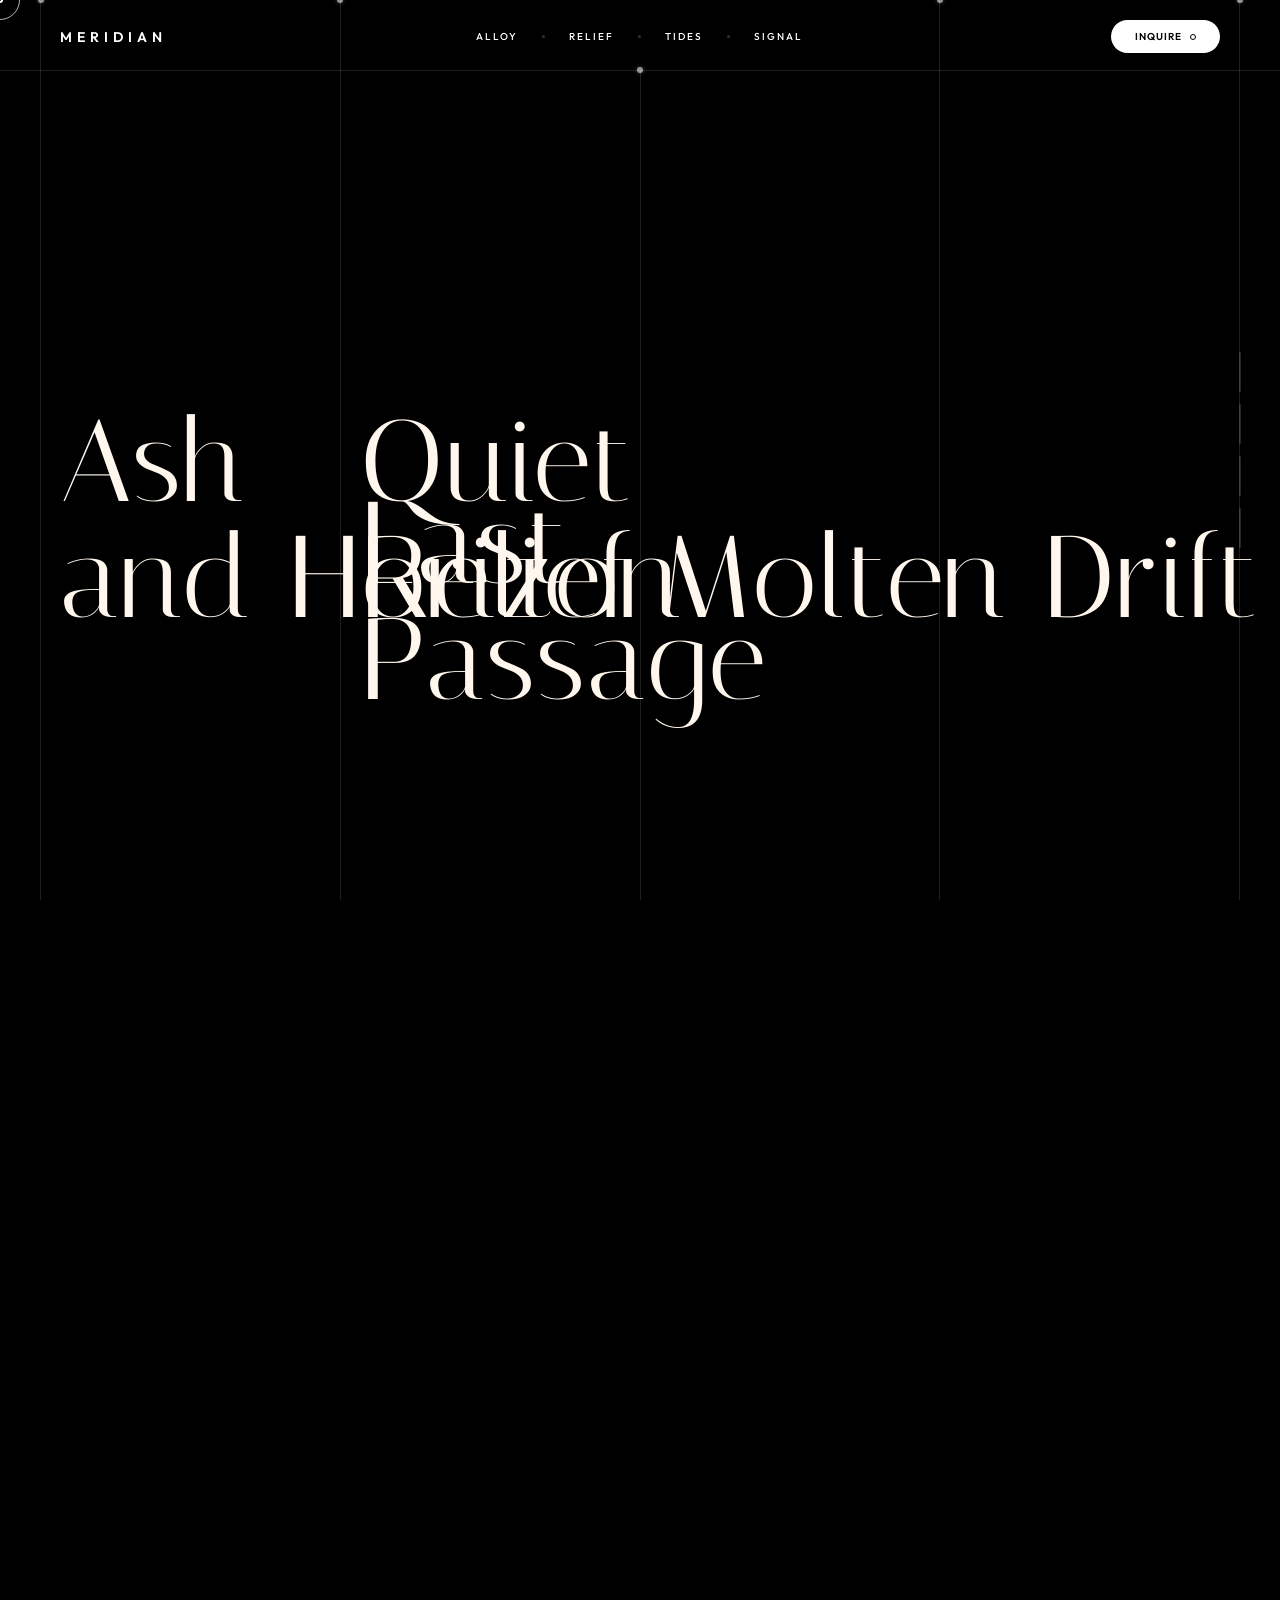
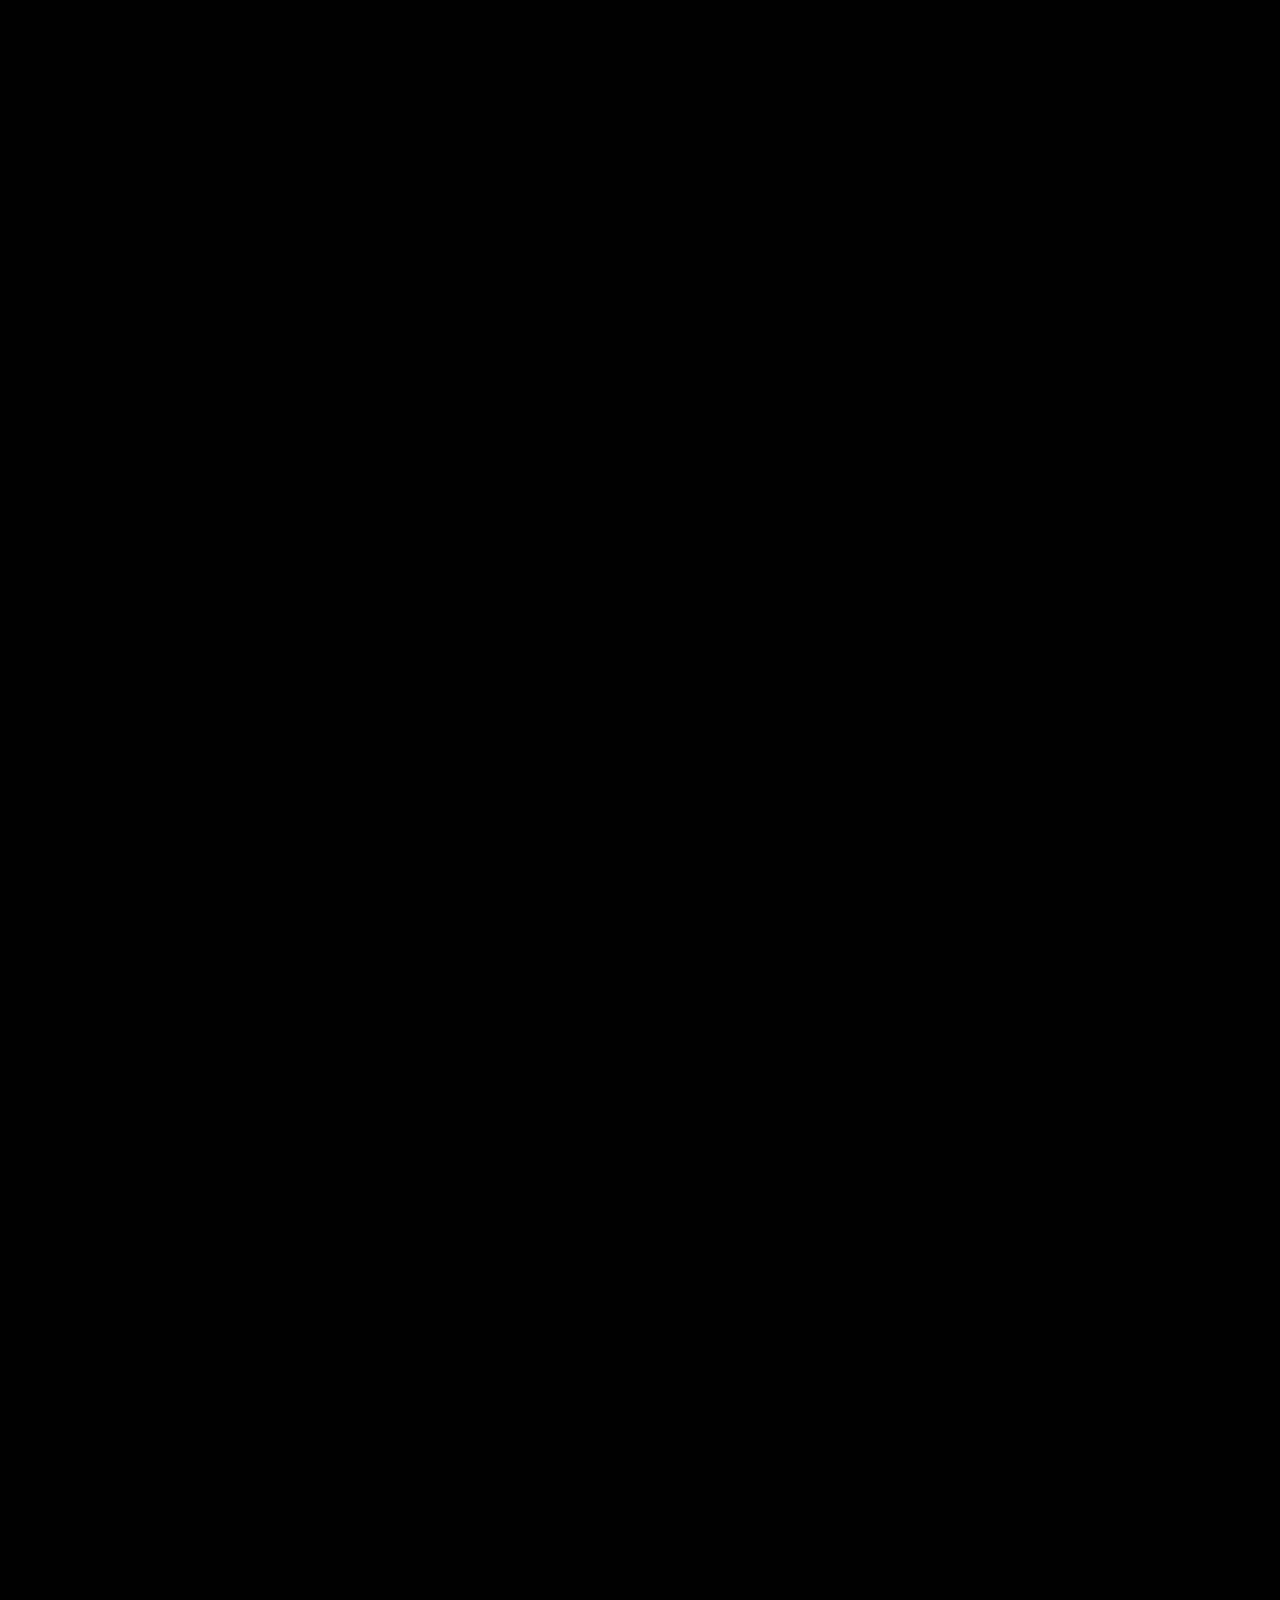
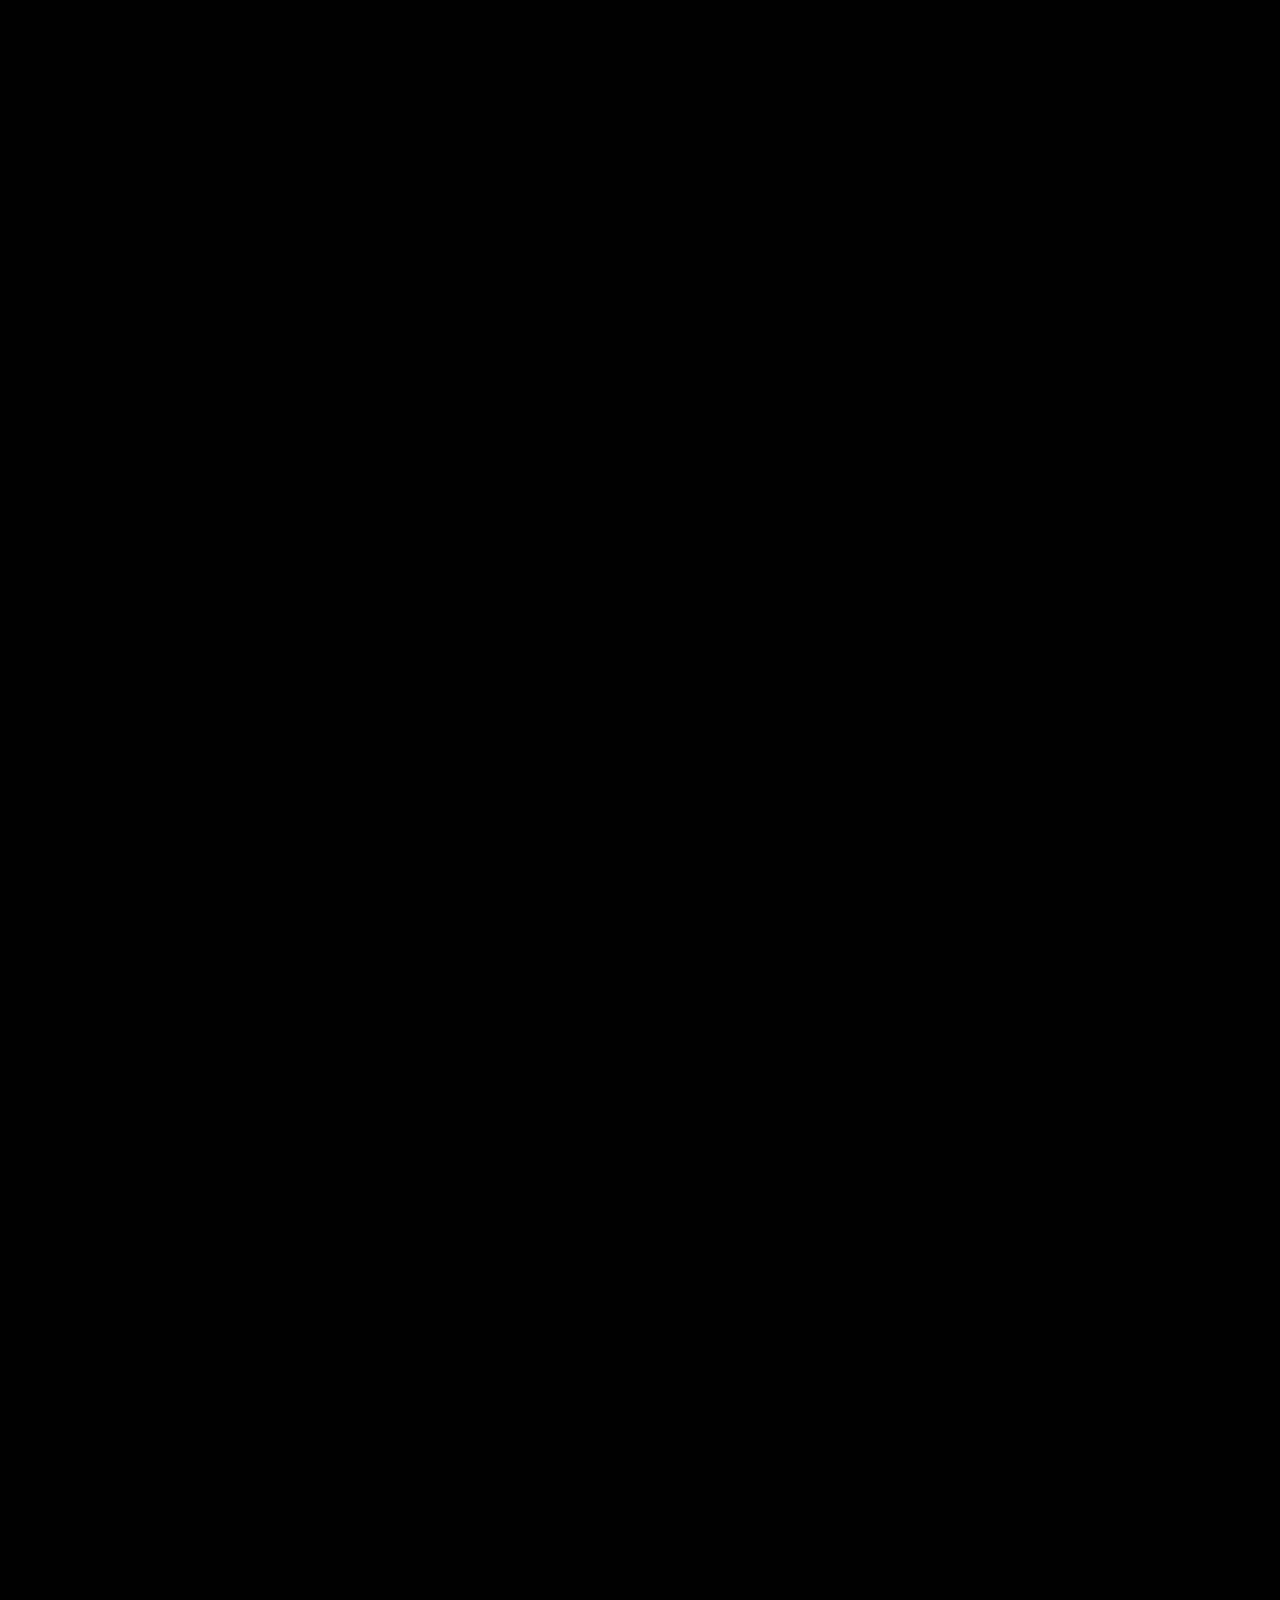
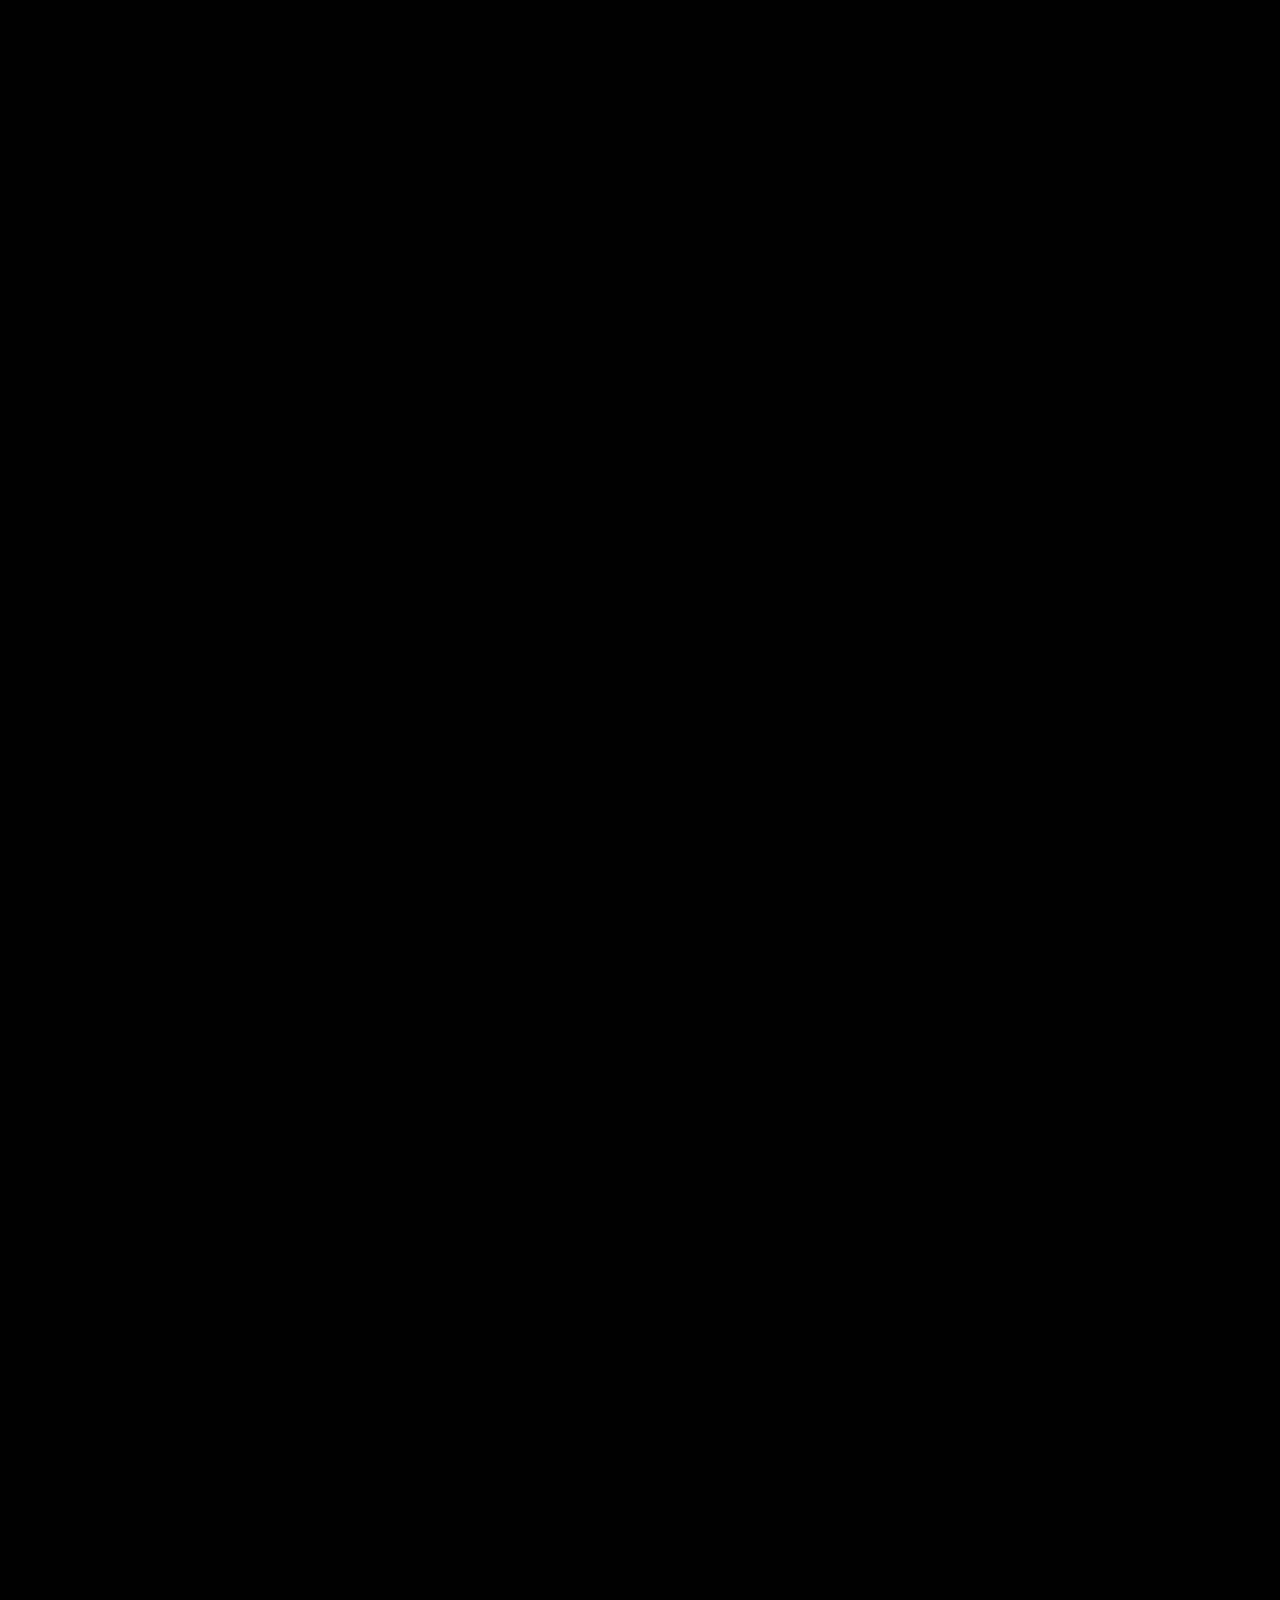
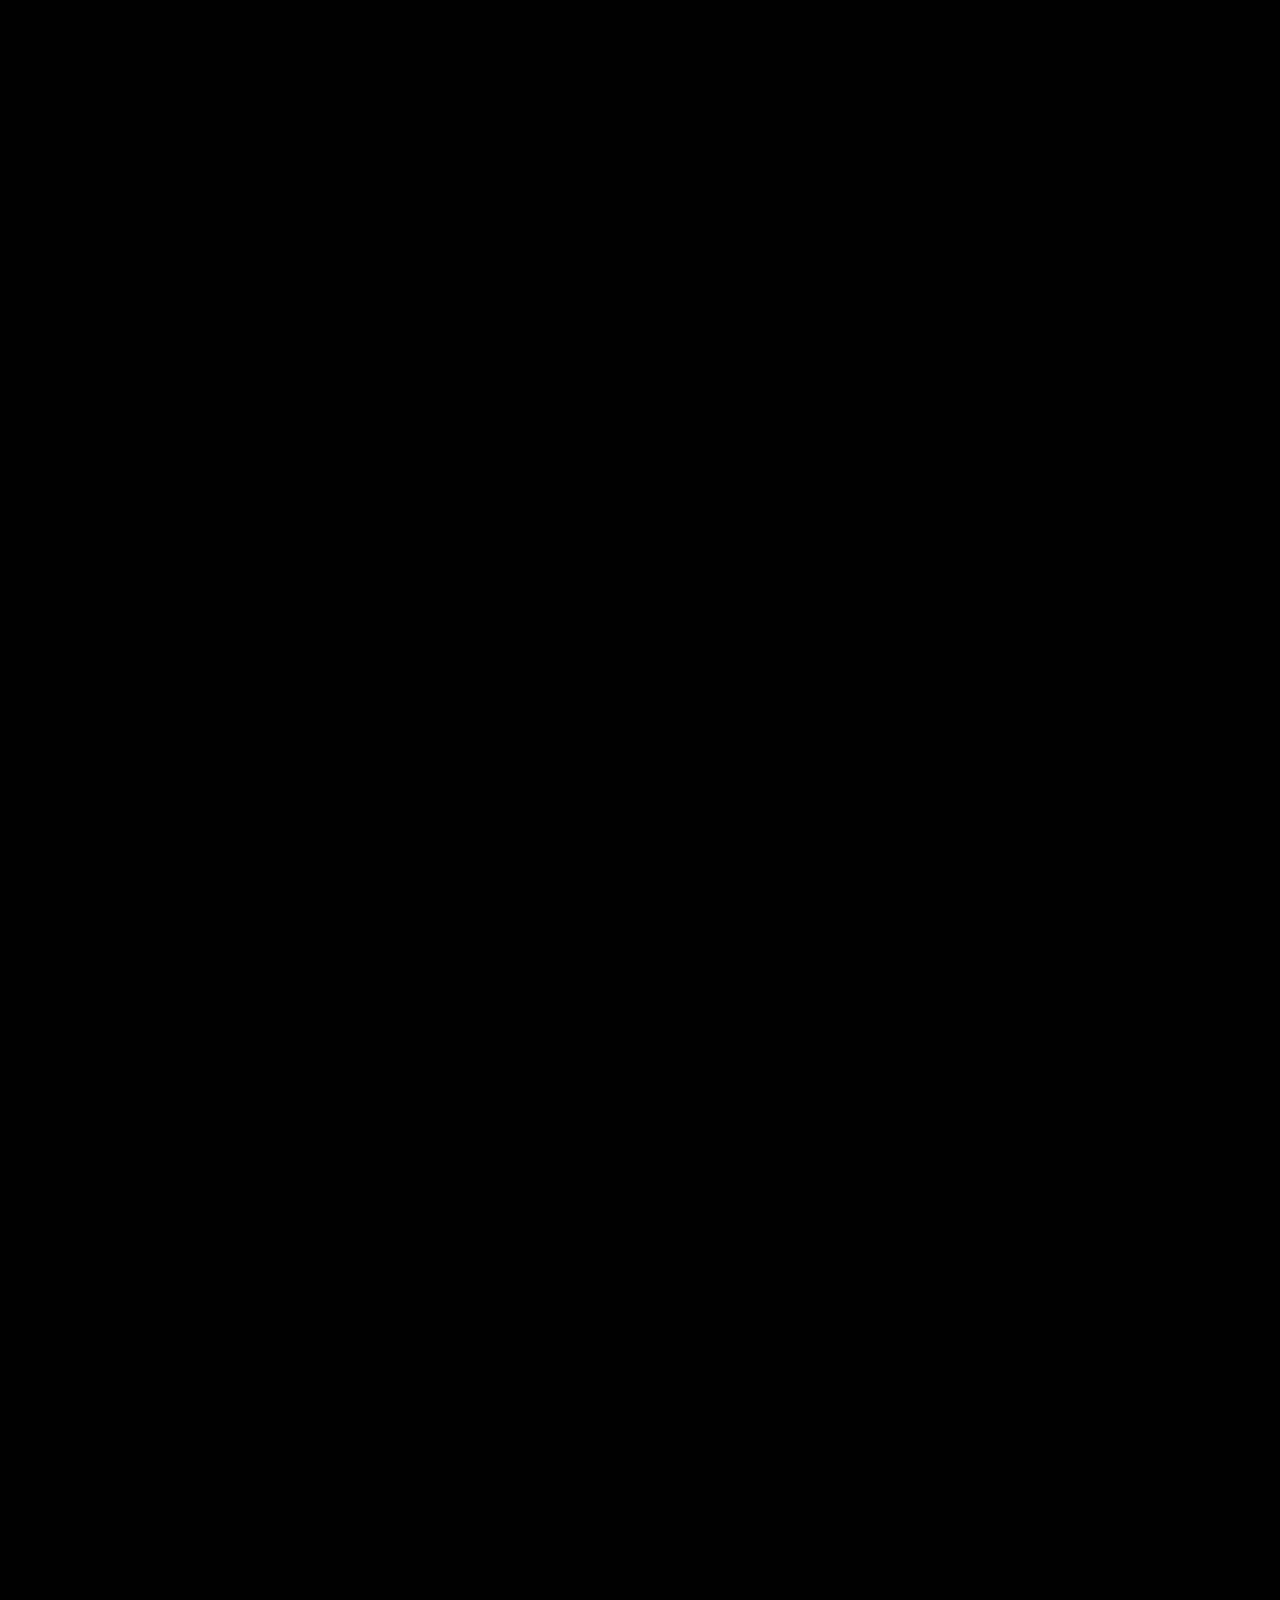
==== index.html @ ad2e61bc "Add Cinder Meridian cinematic landing page. Single-file WebGL scroll experience with Three.js, custo" ====
<!DOCTYPE html>
<html lang="en">
<head>
    <meta charset="UTF-8">
    <meta name="viewport" content="width=device-width, initial-scale=1.0">
    <title>Cinder Meridian — Atelier</title>
    <style>
        @import url('https://fonts.googleapis.com/css2?family=Italiana&family=Outfit:wght@300;400;600&family=Playfair+Display:ital,wght@1,500&display=swap');

        * { margin: 0; padding: 0; box-sizing: border-box; user-select: none; }
        html, body {
            width: 100%;
            margin: 0;
            padding: 0;
            background-color: #000000;
            -ms-overflow-style: none;
            scrollbar-width: none;
        }
        body {
            min-height: 900vh;
            font-family: 'Outfit', sans-serif;
            color: #ffffff;
            overflow-x: hidden;
            cursor: none;
        }
        * { cursor: none !important; }
        ::-webkit-scrollbar { display: none; width: 0; }
        #webgl {
            position: fixed;
            top: 0; left: 0;
            width: 100%; height: 100%;
            z-index: 1;
            outline: none;
        }

        .cursor-inner {
            position: fixed; top: 0; left: 0;
            width: 6px; height: 6px;
            border: 2px solid rgba(255, 255, 255, 1);
            border-radius: 50%;
            transform: translate(-50%, -50%);
            pointer-events: none;
            z-index: 9999;
        }
        .cursor-outer {
            position: fixed; top: 0; left: 0;
            width: 40px; height: 40px;
            border: 1.5px solid rgba(255, 255, 255, 0.7);
            border-radius: 50%;
            transform: translate(-50%, -50%);
            pointer-events: none;
            z-index: 9998;
            transition: width 0.3s, height 0.3s, background 0.3s;
        }

        .cinematic-container {
            position: fixed;
            top: 0; left: 0;
            width: 100%; height: 100%;
            z-index: 10;
            pointer-events: none;
            display: flex;
            flex-direction: column;
            justify-content: space-between;
            padding: 0 60px 40px 60px;
            box-sizing: border-box;
        }

        .main-header {
            display: flex; justify-content: space-between; align-items: center;
            width: 100%; z-index: 20;
            pointer-events: auto;
            padding: 20px 0;
        }
        .brand { font-size: 14px; font-weight: 600; letter-spacing: 5px; text-transform: uppercase; }
        .header-nav { display: flex; align-items: center; gap: 24px; }
        .nav-link {
            color: #ffffff; text-decoration: none;
            font-size: 10px; text-transform: uppercase; letter-spacing: 2px;
            font-weight: 500; transition: color 0.3s;
        }
        .nav-link:hover { color: #ffffff; }
        .nav-dot { width: 3px; height: 3px; background: rgba(255, 255, 255, 0.2); border-radius: 50%; }
        .contact-btn {
            display: inline-flex; align-items: center; gap: 8px;
            padding: 10px 24px;
            background: #ffffff; color: #000000;
            text-decoration: none;
            font-size: 10px; text-transform: uppercase; letter-spacing: 1px; font-weight: 600;
            border-radius: 20px;
            transition: transform 0.3s, background 0.3s;
        }
        .btn-circle {
            display: inline-block; width: 6px; height: 6px;
            border: 1px solid #000000; border-radius: 50%; background: transparent;
        }
        .contact-btn:hover { transform: scale(1.05); background: #f0f0f0; }

        .slide { position: absolute; bottom: 12%; pointer-events: none; }
        #slide-1 { left: 0; width: 100%; }
        #slide-1 .slide-title { margin-left: 60px; }
        #slide-1 .desc-row { position: relative; display: flex; width: 100%; }
        #slide-1 .col-1 {
            margin-left: 60px;
            width: calc(25vw - 60px);
            max-width: calc(25vw - 60px);
        }
        #slide-1 .col-2 {
            position: absolute;
            left: calc(25vw + 40px);
            width: calc(25vw - 60px);
            max-width: calc(25vw - 60px);
        }
        #slide-2 { left: 0; width: 100%; }
        #slide-2-img {
            position: fixed;
            top: 90px;
            left: 60px;
            width: calc(25vw - 60px);
            aspect-ratio: 1 / 1;
            overflow: hidden;
            z-index: 2;
            pointer-events: none;
            clip-path: inset(0 0 100% 0);
            transition: clip-path 1.8s cubic-bezier(0.16, 1, 0.3, 1), opacity 0.8s ease;
            opacity: 0;
        }
        #slide-2-img img {
            width: 100%; height: 100%;
            object-fit: cover;
            transform: scale(1.15);
            transition: transform 1.8s cubic-bezier(0.16, 1, 0.3, 1);
        }
        #slide-2-img.active { clip-path: inset(0 0 0 0); opacity: 1; }
        #slide-2-img.active img { transform: scale(1); }
        #slide-2 .slide-title { margin-left: calc(25vw + 40px); }
        #slide-2 .slide-desc {
            margin-left: calc(50vw + 20px);
            width: calc(25vw - 60px);
            max-width: calc(25vw - 60px);
        }
        #slide-3 {
            left: calc(50vw + 20px);
            width: calc(25vw - 60px);
            max-width: calc(25vw - 60px);
        }
        #slide-3 .slide-title { white-space: nowrap; }
        #slide-4 { left: calc(25% + 40px); max-width: 600px; }
        .slide-title {
            font-family: 'Italiana', serif;
            font-size: 116px;
            line-height: 1.0;
            font-weight: 400;
            letter-spacing: 2px;
            margin-bottom: 20px;
            color: #fff6ed;
        }
        .slide-desc {
            font-size: 16px; line-height: 1.7; font-weight: 300;
            color: #d1d5db; letter-spacing: 0.5px;
            opacity: 0;
            transform: translateY(30px);
            transition: opacity 0.8s cubic-bezier(0.25, 1, 0.5, 1),
                        transform 0.8s cubic-bezier(0.25, 1, 0.5, 1);
            transition-delay: 0.4s;
        }
        .slide.active .slide-desc { opacity: 1; transform: translateY(0); }
        .slide-title .char {
            display: inline-block;
            opacity: 0;
            transform: translateY(50px);
            filter: blur(12px);
            transition: opacity 0.8s cubic-bezier(0.25, 1, 0.5, 1),
                        transform 0.8s cubic-bezier(0.25, 1, 0.5, 1),
                        filter 0.8s cubic-bezier(0.25, 1, 0.5, 1);
        }
        .slide.active .slide-title .char { opacity: 1; transform: translateY(0); filter: blur(0); }
        .slide.active { pointer-events: auto; }

        .story-dashes {
            position: absolute; top: 50%; left: 50%;
            transform: translate(-50%, -50%);
            display: flex; flex-direction: column; gap: 12px;
        }
        .story-dash { width: 2px; height: 40px; background: rgba(255, 255, 255, 0.15); border-radius: 2px; }
        .story-dash-fill { width: 100%; height: 0%; background: #ffffff; border-radius: 2px; }
        .grid-horizontal-line {
            position: fixed; top: 70px; left: 0; right: 0;
            width: 100%; height: 1px;
            background: rgba(255, 255, 255, 0.12);
            z-index: 5; pointer-events: none;
        }
        .grid-lines {
            position: fixed; top: 0; left: 40px; right: 40px;
            width: calc(100% - 80px); height: 100vh;
            display: flex; justify-content: space-between;
            z-index: 5; pointer-events: none;
        }
        .grid-line {
            position: relative; width: 1px; height: 100%;
            background: rgba(255, 255, 255, 0.12);
        }
        .grid-line:nth-child(3) { margin-top: 70px; height: calc(100vh - 70px); }
        .grid-dot {
            position: absolute; left: 50%;
            transform: translate(-50%, -50%);
            width: 6px; height: 6px; border-radius: 50%;
            background: rgba(255, 255, 255, 0.35);
            box-shadow: 0 0 4px rgba(255, 255, 255, 0.15);
        }
    </style>
    <script type="importmap">
    {
        "imports": {
            "three": "https://unpkg.com/three@0.160.0/build/three.module.js",
            "three/examples/jsm/loaders/GLTFLoader.js": "https://unpkg.com/three@0.160.0/examples/jsm/loaders/GLTFLoader.js"
        }
    }
    </script>
</head>
<body>
    <div class="cursor-inner"></div>
    <div class="cursor-outer"></div>

    <div class="cinematic-container">
        <div class="main-header">
            <div class="brand">Meridian</div>
            <nav class="header-nav">
                <a href="#slide-1" class="nav-link">Alloy</a>
                <span class="nav-dot"></span>
                <a href="#slide-2" class="nav-link">Relief</a>
                <span class="nav-dot"></span>
                <a href="#slide-3" class="nav-link">Tides</a>
                <span class="nav-dot"></span>
                <a href="#slide-4" class="nav-link">Signal</a>
            </nav>
            <div class="header-actions">
                <a href="#" class="contact-btn">Inquire <span class="btn-circle"></span></a>
            </div>
        </div>

        <div class="slide" id="slide-1">
            <h2 class="slide-title">Ash <br>and Horizon</h2>
            <div class="desc-row">
                <p class="slide-desc col-1">Metal remembers what hands forget. It softens in heat, hardens in silence, and keeps the echo of every strike long after the workshop goes dark.</p>
                <p class="slide-desc col-2">Forged between memory and invention, this form holds a slow violence made gentle — weight turned into grace, motion paused at its sharpest edge.</p>
            </div>
        </div>

        <div class="slide-image-mask" id="slide-2-img">
            <img src="" alt="Copper study frame" id="slide-2-img-el">
        </div>

        <div class="slide" id="slide-2">
            <h2 class="slide-title">Quiet <br>Relief</h2>
            <p class="slide-desc">A figure caught between strain and surrender — not a story told once, but a pressure held in stone and light, waiting for the viewer to finish it.</p>
        </div>

        <div class="slide" id="slide-3">
            <h2 class="slide-title">Molten Drift</h2>
            <p class="slide-desc">Surface becomes current. Ribbons of heated alloy slide through the dark, picking up each ridge and hollow as if the object were still being poured into shape.</p>
        </div>

        <div class="slide" id="slide-4">
            <h2 class="slide-title">Last <br>Passage</h2>
            <p class="slide-desc">An old grammar of form translated into luminous code — classical proportion meeting drifting pixels, as if the piece were leaving the museum in slow motion.</p>
        </div>
    </div>

    <div class="grid-horizontal-line"></div>
    <div class="grid-lines">
        <div class="grid-line"><div class="grid-dot top"></div><div class="grid-dot bottom"></div></div>
        <div class="grid-line"><div class="grid-dot top"></div><div class="grid-dot bottom"></div></div>
        <div class="grid-line"><div class="grid-dot top"></div><div class="grid-dot bottom"></div></div>
        <div class="grid-line"><div class="grid-dot top"></div><div class="grid-dot bottom"></div></div>
        <div class="grid-line story-progress-container">
            <div class="grid-dot top"></div>
            <div class="grid-dot bottom"></div>
            <div class="story-dashes">
                <div class="story-dash"><div class="story-dash-fill" id="dash-fill-1"></div></div>
                <div class="story-dash"><div class="story-dash-fill" id="dash-fill-2"></div></div>
                <div class="story-dash"><div class="story-dash-fill" id="dash-fill-3"></div></div>
                <div class="story-dash"><div class="story-dash-fill" id="dash-fill-4"></div></div>
            </div>
        </div>
    </div>

    <canvas id="webgl"></canvas>

    <script type="module">
        import * as THREE from 'three';
        import { GLTFLoader } from 'three/examples/jsm/loaders/GLTFLoader.js';

        const ASSET_BASE_URL = "https://api.getlayers.ai/storage/v1/object/public/public/assets/laocoon-59f84455c6";

        document.getElementById('slide-2-img-el').src = ASSET_BASE_URL + '/1.png';

        const canvas = document.querySelector('#webgl');
        let scene, camera, renderer;
        let gltfModel;
        let modelPivot;
        let mixer;
        const clock = new THREE.Clock();
        let currentScroll = 0;
        let mouseX = 0, mouseY = 0, targetMouseX = 0, targetMouseY = 0;
        let cursorX = window.innerWidth / 2, cursorY = window.innerHeight / 2;
        let outerCursorX = window.innerWidth / 2, outerCursorY = window.innerHeight / 2;
        let bgMaterial;
        const shaderUniforms = {
            uTime: { value: 0 },
            uResolution: { value: new THREE.Vector2(window.innerWidth, window.innerHeight) },
            uMouse: { value: new THREE.Vector2(0, 0) },
            uScroll: { value: 0 }
        };
        let sparkParticles;
        const sparkCount = 450;
        const sparkData = [];
        const sizes = { width: window.innerWidth, height: window.innerHeight };

        function createSparkTexture() {
            const c = document.createElement('canvas');
            c.width = 16; c.height = 16;
            const ctx = c.getContext('2d');
            const gradient = ctx.createRadialGradient(8, 8, 0, 8, 8, 8);
            gradient.addColorStop(0, 'rgba(255, 255, 255, 1)');
            gradient.addColorStop(0.25, 'rgba(255, 255, 255, 0.85)');
            gradient.addColorStop(0.6, 'rgba(255, 255, 255, 0.3)');
            gradient.addColorStop(1, 'rgba(0, 0, 0, 0)');
            ctx.fillStyle = gradient;
            ctx.fillRect(0, 0, 16, 16);
            return new THREE.CanvasTexture(c);
        }

        function createSparks() {
            const geometry = new THREE.BufferGeometry();
            const positions = new Float32Array(sparkCount * 3);
            const colors = new Float32Array(sparkCount * 3);
            for (let i = 0; i < sparkCount; i++) {
                const x = (Math.random() - 0.5) * 6.5;
                const y = (Math.random() - 0.5) * 5.0 - 0.5;
                const z = (Math.random() - 0.5) * 6.5;
                positions[i * 3] = x;
                positions[i * 3 + 1] = y;
                positions[i * 3 + 2] = z;
                if (Math.random() < 0.6) {
                    colors[i * 3] = 1.0;
                    colors[i * 3 + 1] = 0.4 + Math.random() * 0.15;
                    colors[i * 3 + 2] = 0.05 + Math.random() * 0.1;
                } else {
                    colors[i * 3] = 0.55 + Math.random() * 0.15;
                    colors[i * 3 + 1] = 0.82 + Math.random() * 0.12;
                    colors[i * 3 + 2] = 1.0;
                }
                sparkData.push({
                    speedX: (Math.random() - 0.5) * 0.4,
                    speedY: 0.15 + Math.random() * 0.3,
                    speedZ: (Math.random() - 0.5) * 0.4,
                    swaySpeed: 0.5 + Math.random() * 1.5,
                    swayRadius: 0.05 + Math.random() * 0.15,
                    phase: Math.random() * Math.PI * 2
                });
            }
            geometry.setAttribute('position', new THREE.BufferAttribute(positions, 3));
            geometry.setAttribute('color', new THREE.BufferAttribute(colors, 3));
            const material = new THREE.PointsMaterial({
                size: 0.025,
                vertexColors: true,
                transparent: true,
                opacity: 0.85,
                blending: THREE.AdditiveBlending,
                depthWrite: false,
                map: createSparkTexture()
            });
            sparkParticles = new THREE.Points(geometry, material);
            scene.add(sparkParticles);
        }

        function createBackgroundShader() {
            const vertexShader = `
                varying vec2 vUv;
                void main() {
                    vUv = uv;
                    gl_Position = projectionMatrix * modelViewMatrix * vec4(position, 1.0);
                }
            `;
            const fragmentShader = `
                varying vec2 vUv;
                uniform float uTime;
                uniform vec2 uResolution;
                uniform vec2 uMouse;
                uniform float uScroll;
                float hash(float n) { return fract(sin(n) * 43758.5453123); }
                float noise(in vec3 x) {
                    vec3 p = floor(x);
                    vec3 f = fract(x);
                    f = f*f*(3.0-2.0*f);
                    float n = p.x + p.y*57.0 + 113.0*p.z;
                    return mix(mix(mix(hash(n+  0.0), hash(n+  1.0), f.x),
                                   mix(hash(n+ 57.0), hash(n+ 58.0), f.x), f.y),
                               mix(mix(hash(n+113.0), hash(n+114.0), f.x),
                                   mix(hash(n+170.0), hash(n+171.0), f.x), f.y), f.z);
                }
                void main() {
                    vec2 uv = (gl_FragCoord.xy - 0.5 * uResolution.xy) / uResolution.y;
                    float aspect = uResolution.x / uResolution.y;

                    float time = uTime * 0.08;
                    float scroll = uScroll;

                    float angle1 = 0.6;
                    float angle2 = -0.7;
                    float angle3 = 1.2;

                    float freq1 = 2.4;
                    float freq2 = 3.2;
                    float freq3 = 4.0;

                    vec2 warpedUv = uv;

                    float scrollDeform = scroll * 5.0;

                    warpedUv.x += sin(uv.y * 2.5 + time * 0.2 + scrollDeform) * 0.35;
                    warpedUv.y += cos(uv.x * 2.5 - time * 0.15 - scrollDeform * 0.8) * 0.35;

                    warpedUv.x += sin(uv.y * 1.2 - time * 0.1 - scrollDeform * 1.5) * 0.25;
                    warpedUv.y += cos(uv.x * 1.2 + time * 0.18 + scrollDeform * 1.2) * 0.25;

                    vec2 scrollDrift = vec2(scroll * 0.04, -scroll * 0.02);
                    vec2 mouseShift = vec2(uMouse.x * aspect * 0.05, uMouse.y * 0.05);
                    warpedUv += scrollDrift + mouseShift;

                    vec2 dir1 = vec2(cos(angle1), sin(angle1));
                    vec2 dir2 = vec2(cos(angle2), sin(angle2));
                    vec2 dir3 = vec2(cos(angle3), sin(angle3));

                    float w1 = sin(dot(warpedUv, dir1) * freq1 + time * 1.0);
                    float w2 = cos(dot(warpedUv, dir2) * freq2 - time * 1.4 + w1 * 0.4);
                    float w3 = sin(dot(warpedUv, dir3) * freq3 + time * 1.8 + w2 * 0.5);

                    float waveField = w1 * 0.50 + w2 * 0.35 + w3 * 0.15;

                    float wideSheen = pow(max(0.0, 1.0 - abs(waveField - 0.1)), 2.5);
                    float crispSpecular = pow(max(0.0, 1.0 - abs(waveField - 0.15)), 8.0);
                    float crest = wideSheen * 0.5 + crispSpecular * 0.9;

                    vec3 c0_shadow = vec3(0.0010, 0.0006, 0.0004);
                    vec3 c0_wave1  = vec3(0.085, 0.040, 0.015);
                    vec3 c0_wave2  = vec3(0.050, 0.022, 0.008);
                    vec3 c0_crest  = vec3(0.45, 0.30, 0.18);

                    vec3 c1_shadow = vec3(0.0004, 0.0006, 0.0012);
                    vec3 c1_wave1  = vec3(0.015, 0.035, 0.065);
                    vec3 c1_wave2  = vec3(0.008, 0.020, 0.045);
                    vec3 c1_crest  = vec3(0.18, 0.35, 0.55);

                    float t = smoothstep(0.0, 1.0, scroll);
                    vec3 colShadow = mix(c0_shadow, c1_shadow, t);
                    vec3 colWave1  = mix(c0_wave1, c1_wave1, t);
                    vec3 colWave2  = mix(c0_wave2, c1_wave2, t);
                    vec3 colCrest  = mix(c0_crest, c1_crest, t);

                    vec3 color = colShadow;
                    color = mix(color, colWave2, smoothstep(-0.6, 0.2, waveField));
                    color = mix(color, colWave1, smoothstep(0.0, 0.8, waveField));
                    color += colCrest * crest * 1.4;

                    float vignette = 1.0 - dot(uv, uv) * 0.12;
                    color *= vignette;

                    gl_FragColor = vec4(color, 1.0);
                }
            `;
            bgMaterial = new THREE.ShaderMaterial({
                vertexShader: vertexShader,
                fragmentShader: fragmentShader,
                uniforms: shaderUniforms,
                depthWrite: false,
                depthTest: false
            });
            const bgGeometry = new THREE.PlaneGeometry(30, 30);
            const bgMesh = new THREE.Mesh(bgGeometry, bgMaterial);
            bgMesh.position.set(0.0, 0.0, -8.0);
            bgMesh.renderOrder = -10;
            camera.add(bgMesh);
        }

        function loadModel() {
            const loader = new GLTFLoader();
            loader.load(
                ASSET_BASE_URL + '/bronze_horse.glb',
                (gltf) => {
                    gltfModel = gltf.scene;
                    modelPivot = new THREE.Group();
                    scene.add(modelPivot);
                    modelPivot.add(gltfModel);
                    gltfModel.traverse((child) => {
                        if (child.isMesh) {
                            child.castShadow = true;
                            child.receiveShadow = true;
                            if (child.material) {
                                child.material.roughness = 0.42;
                                child.material.metalness = 0.92;
                                child.material.flatShading = false;
                                if (child.material.map) {
                                    child.material.map.anisotropy = 16;
                                }
                            }
                        }
                    });
                    if (gltf.animations && gltf.animations.length > 0) {
                        mixer = new THREE.AnimationMixer(gltfModel);
                        gltf.animations.forEach((clip) => { mixer.clipAction(clip).play(); });
                    }
                    const boxInitial = new THREE.Box3().setFromObject(gltfModel);
                    const sizeInitial = boxInitial.getSize(new THREE.Vector3());
                    const maxDim = Math.max(sizeInitial.x, sizeInitial.y, sizeInitial.z);
                    const targetScale = 3.5 / (maxDim > 0.0001 ? maxDim : 1);
                    gltfModel.scale.setScalar(targetScale);
                    gltfModel.updateMatrixWorld(true);
                    const boxScaled = new THREE.Box3().setFromObject(gltfModel);
                    const centerScaled = boxScaled.getCenter(new THREE.Vector3());
                    gltfModel.position.sub(centerScaled);
                    modelPivot.position.y = -0.4;
                },
                undefined,
                (error) => { console.error('Error loading 3D sculpture:', error); }
            );
        }

        function onWindowResize() {
            sizes.width = window.innerWidth;
            sizes.height = window.innerHeight;
            camera.aspect = sizes.width / sizes.height;
            camera.updateProjectionMatrix();
            renderer.setSize(sizes.width, sizes.height);
            renderer.setPixelRatio(Math.min(window.devicePixelRatio, 2));
            if (shaderUniforms) shaderUniforms.uResolution.value.set(sizes.width, sizes.height);
        }

        function splitTitlesIntoChars() {
            const titles = document.querySelectorAll('.slide-title');
            titles.forEach(title => {
                const text = title.innerHTML;
                let newHTML = '';
                let delayCounter = 0;
                const parts = text.split(/(<br\s*\/?>)/i);
                parts.forEach(part => {
                    if (part.toLowerCase().startsWith('<br')) {
                        newHTML += part;
                    } else {
                        for (let i = 0; i < part.length; i++) {
                            if (part[i] === ' ') {
                                newHTML += ' ';
                            } else {
                                newHTML += `<span class="char" style="transition-delay: ${delayCounter * 0.035}s">${part[i]}</span>`;
                                delayCounter++;
                            }
                        }
                    }
                });
                title.innerHTML = newHTML;
            });
        }

        function updateGridDots(scroll) {
            const dots = document.querySelectorAll('.grid-dot');
            dots.forEach((dot, i) => {
                const startY = (i * 17) % 80 + 10;
                let speed = 90 + (i * 55) % 180;
                if (i % 2 === 0) speed = -speed;
                let y = startY + scroll * speed;
                y = ((y % 100) + 100) % 100;
                dot.style.top = `${y}%`;
            });
        }

        function updateSlides(scroll) {
            const slide1 = document.getElementById('slide-1');
            const slide2 = document.getElementById('slide-2');
            const slide3 = document.getElementById('slide-3');
            const slide4 = document.getElementById('slide-4');
            for (let i = 1; i <= 4; i++) {
                const fill = document.getElementById(`dash-fill-${i}`);
                if (fill) {
                    const start = (i - 1) * 0.25;
                    const end = i * 0.25;
                    let progress = (scroll - start) / (end - start);
                    progress = Math.max(0, Math.min(1, progress));
                    fill.style.height = `${progress * 100}%`;
                }
            }
            function isActive(val, start, end) { return val >= start && val <= end; }
            if (slide1) slide1.classList.toggle('active', isActive(scroll, -0.10, 0.12));
            if (slide2) {
                const active2 = isActive(scroll, 0.28, 0.40);
                slide2.classList.toggle('active', active2);
                const slide2Img = document.getElementById('slide-2-img');
                if (slide2Img) slide2Img.classList.toggle('active', active2);
            }
            if (slide3) slide3.classList.toggle('active', isActive(scroll, 0.56, 0.68));
            if (slide4) slide4.classList.toggle('active', isActive(scroll, 0.84, 1.05));
        }

        function setupNavigation() {
            const navLinks = document.querySelectorAll('.nav-link');
            const targetScrolls = [0.0, 0.34, 0.62, 0.94];
            navLinks.forEach((link, index) => {
                link.addEventListener('click', (e) => {
                    e.preventDefault();
                    const maxScroll = document.documentElement.scrollHeight - window.innerHeight;
                    const targetY = maxScroll * targetScrolls[index];
                    window.scrollTo({ top: targetY, behavior: 'smooth' });
                });
            });
        }

        function animate() {
            requestAnimationFrame(animate);
            const deltaTime = clock.getDelta();
            if (mixer) mixer.update(deltaTime);

            const maxScroll = document.documentElement.scrollHeight - window.innerHeight;
            const scrollTop = window.scrollY !== undefined ? window.scrollY
                : (window.pageYOffset !== undefined ? window.pageYOffset : document.documentElement.scrollTop);
            const targetScroll = maxScroll > 0 ? scrollTop / maxScroll : 0;

            currentScroll += (targetScroll - currentScroll) * 0.025;

            mouseX += (targetMouseX - mouseX) * 0.05;
            mouseY += (targetMouseY - mouseY) * 0.05;

            outerCursorX += (cursorX - outerCursorX) * 0.2;
            outerCursorY += (cursorY - outerCursorY) * 0.2;
            const cursorOuter = document.querySelector('.cursor-outer');
            if (cursorOuter) { cursorOuter.style.left = `${outerCursorX}px`; cursorOuter.style.top = `${outerCursorY}px`; }

            if (modelPivot) {
                modelPivot.rotation.y = mouseX * 0.25;
                modelPivot.rotation.x = mouseY * 0.15;
            }

            if (sparkParticles) {
                const positions = sparkParticles.geometry.attributes.position.array;
                const time = clock.getElapsedTime();
                const scrollVelocity = Math.abs(targetScroll - currentScroll);
                const speedMultiplier = 1.0 + scrollVelocity * 9.0;
                const turbulence = scrollVelocity * 0.8;
                for (let i = 0; i < sparkCount; i++) {
                    const idx = i * 3;
                    const data = sparkData[i];
                    positions[idx]     += data.speedX * deltaTime * speedMultiplier;
                    positions[idx + 1] += data.speedY * deltaTime * speedMultiplier;
                    positions[idx + 2] += data.speedZ * deltaTime * speedMultiplier;
                    const currentSway = data.swayRadius * (1.0 + turbulence * 4.0);
                    positions[idx]     += Math.sin(time * data.swaySpeed + data.phase) * currentSway * deltaTime;
                    positions[idx + 2] += Math.cos(time * data.swaySpeed + data.phase) * currentSway * deltaTime;
                    if (positions[idx + 1] > 3.0 || Math.abs(positions[idx]) > 3.5 || Math.abs(positions[idx + 2]) > 3.5) {
                        positions[idx + 1] = -2.5;
                        positions[idx]     = (Math.random() - 0.5) * 3.0;
                        positions[idx + 2] = (Math.random() - 0.5) * 3.0;
                    }
                }
                sparkParticles.geometry.attributes.position.needsUpdate = true;
            }

            const phi = currentScroll * Math.PI * 2.0;
            const y = 0.35 + Math.sin(currentScroll * Math.PI) * 0.8;
            const radius = 4.2 - Math.sin(currentScroll * Math.PI) * 0.6;
            const x = radius * Math.sin(phi);
            const z = radius * Math.cos(phi);

            let transitionProgress = Math.min(1.0, currentScroll / 0.28);
            let easeFactor = (Math.cos(transitionProgress * Math.PI) + 1.0) * 0.5;
            const lookAtXOffset = -0.9 * easeFactor;
            const targetLookAt = new THREE.Vector3(lookAtXOffset, -0.15, 0);
            const targetPos = new THREE.Vector3(x, y, z);
            camera.position.lerp(targetPos, 0.025);
            camera.lookAt(targetLookAt);

            if (shaderUniforms) {
                shaderUniforms.uTime.value = clock.getElapsedTime();
                shaderUniforms.uMouse.value.set(mouseX, -mouseY);
                shaderUniforms.uScroll.value = currentScroll;
            }

            updateSlides(currentScroll);
            updateGridDots(currentScroll);
            renderer.render(scene, camera);
        }

        window.addEventListener('mousemove', (event) => {
            cursorX = event.clientX;
            cursorY = event.clientY;
            const cursorInner = document.querySelector('.cursor-inner');
            if (cursorInner) { cursorInner.style.left = `${cursorX}px`; cursorInner.style.top = `${cursorY}px`; }
            targetMouseX = (event.clientX / window.innerWidth) * 2 - 1;
            targetMouseY = (event.clientY / window.innerHeight) * 2 - 1;
        });
        window.addEventListener('resize', onWindowResize);

        window.addEventListener('DOMContentLoaded', () => {
            splitTitlesIntoChars();

            scene = new THREE.Scene();
            scene.background = new THREE.Color('#000000');
            scene.fog = new THREE.FogExp2('#000000', 0.01);
            camera = new THREE.PerspectiveCamera(50, sizes.width / sizes.height, 0.1, 100);
            camera.position.set(0, 0.2, 3.0);
            scene.add(camera);

            createBackgroundShader();

            renderer = new THREE.WebGLRenderer({
                canvas: canvas,
                antialias: true,
                alpha: false,
                powerPreference: "high-performance"
            });
            renderer.setSize(sizes.width, sizes.height);
            renderer.setPixelRatio(Math.min(window.devicePixelRatio, 2));
            renderer.shadowMap.enabled = true;
            renderer.shadowMap.type = THREE.PCFSoftShadowMap;
            renderer.toneMapping = THREE.ACESFilmicToneMapping;
            renderer.toneMappingExposure = 2.2;

            const ambientLight = new THREE.AmbientLight('#ffffff', 0.1);
            scene.add(ambientLight);

            const keyLight = new THREE.SpotLight('#ffffff', 18.0);
            keyLight.position.set(4, 6, 3);
            keyLight.angle = Math.PI / 4;
            keyLight.penumbra = 0.9;
            keyLight.castShadow = true;
            keyLight.shadow.mapSize.width = 2048;
            keyLight.shadow.mapSize.height = 2048;
            keyLight.shadow.camera.near = 1.0;
            keyLight.shadow.camera.far = 15;
            keyLight.shadow.bias = -0.001;
            scene.add(keyLight);

            const rimLight = new THREE.DirectionalLight('#e3f2ff', 10.0);
            rimLight.position.set(-5, 3, -4);
            scene.add(rimLight);

            const fillLight = new THREE.DirectionalLight('#fff3e6', 0.8);
            fillLight.position.set(-2, -4, 2);
            scene.add(fillLight);

            createSparks();
            loadModel();
            onWindowResize();
            setupNavigation();
            animate();
        });
    </script>
</body>
</html>
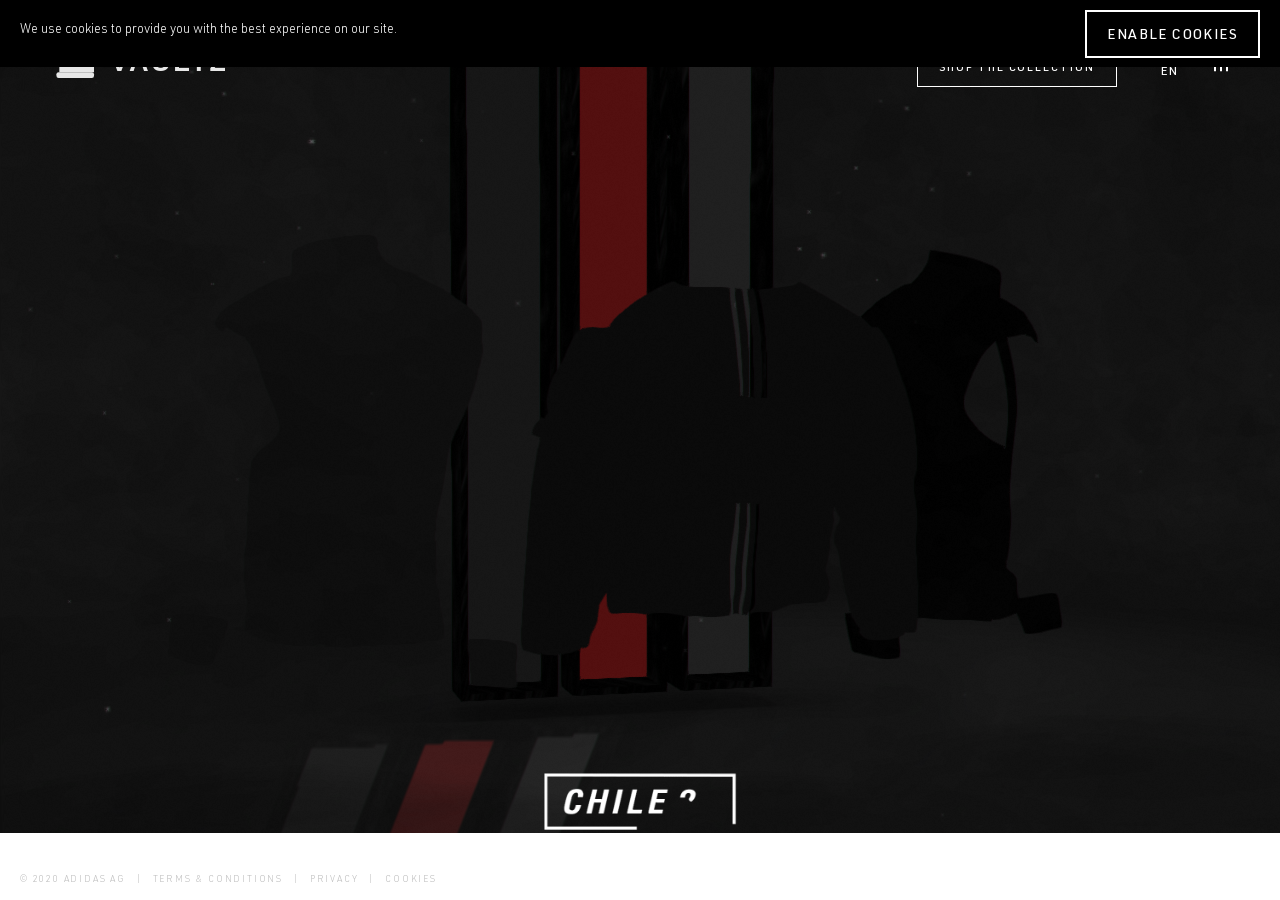
==== commit 5c5b43b4: "Add missing assets, videos, VAULTZ custom loader animation - Download missing scene textures: black." ====
--- a/index.html
+++ b/index.html
@@ -1,757 +1,120 @@
-<!DOCTYPE html>
+﻿<!DOCTYPE html>
 <html lang="en">
 <head>
-    <meta charset="UTF-8">
-    <meta name="viewport" content="width=device-width, initial-scale=1.0">
-    <title>Cinder Meridian — Atelier</title>
-    <style>
-        @import url('https://fonts.googleapis.com/css2?family=Italiana&family=Outfit:wght@300;400;600&family=Playfair+Display:ital,wght@1,500&display=swap');
+	<meta charset="utf-8">
+	<meta http-equiv="X-UA-Compatible" content="IE=edge,chrome=1">
+	<meta name="viewport" content="width=device-width, initial-scale=1.0, maximum-scale=1.0, user-scalable=no, minimal-ui, viewport-fit=cover">
+	<meta name="google" content="notranslate">
+	<title>VAULTZ — Premium Sneakers</title>
+	<meta name="description" content="VAULTZ — step into the future of sneaker culture. Premium drops, exclusive releases.">
+	
+	<meta name="twitter:card" content="summary_large_image">
+	<meta name="twitter:title" content="VAULTZ — Premium Sneakers">
+	<meta name="twitter:description" content="VAULTZ — step into the future of sneaker culture. Premium drops, exclusive releases.">
+	<meta name="twitter:image" content="https://storage.googleapis.com/adidas-chile.appspot.com/uploads/1600104249884_dRm.png">
+	<meta property="fb:app_id" content="">
+	<meta property="og:type" content="article">
+	<meta property="og:url" content="https://pipapaparapo2024.github.io/VAULTZ/">
+	<meta property="og:site_name" content="VAULTZ — Premium Sneakers">
+	<meta property="og:title" content="VAULTZ — Premium Sneakers">
+	<meta property="og:description" content="VAULTZ — step into the future of sneaker culture. Premium drops, exclusive releases.">
+	<meta property="og:image" content="https://storage.googleapis.com/adidas-chile.appspot.com/uploads/1600104241232_gvP.png">
+	<link rel="apple-touch-icon" sizes="180x180" href="VAULTZ.jpg">
+	<link rel="icon" type="image/png" sizes="32x32" href="assets/meta/favicon-32x32.png">
+	<link rel="icon" type="image/png" sizes="16x16" href="assets/meta/favicon-16x16.png">
+	<link rel="manifest" href="assets/meta/site.webmanifest">
+	<link rel="mask-icon" href="assets/meta/safari-pinned-tab.svg" color="#ff1313">
+	<link rel="shortcut icon" href="assets/meta/favicon.ico">
+	<link rel="icon" type="image/svg+xml" href="assets/meta/favicon.svg">
+	<meta name="msapplication-TileColor" content="#ffffff">
+	<meta name="msapplication-config" content="assets/meta/browserconfig.xml">
+	<meta name="theme-color" content="#ffffff">
+	<style type="text/css">@font-face{font-family:'URW DIN';src:url('./assets/fonts/URWDIN-Medium.woff2')format('woff2'),url('./assets/fonts/URWDIN-Medium.woff')format('woff');font-weight:500;font-style:normal}@font-face{font-family:'URW DIN';src:url('./assets/fonts/URWDIN-Light.woff2')format('woff2'),url('./assets/fonts/URWDIN-Light.woff')format('woff');font-weight:400;font-style:normal}@font-face{font-family:'adineue PRO';src:url('./assets/fonts/adineuePRO-Regular.woff2')format('woff2'),url('./assets/fonts/adineuePRO-Regular.woff')format('woff');font-weight:normal;font-style:normal}body{font-family:'URW DIN','helvetica','arial','sans-serif';-webkit-font-smoothing:'antialiased'}body,html,#Stage{margin:0;padding:0;width:100%;height:100%;overflow:hidden;background:#000;-ms-content-zooming:none;-ms-touch-action:none;touch-action:none}#Stage,#Stage *{position:absolute;user-select:none;-moz-user-select:none;-webkit-user-select:none;-o-user-select:none;-ms-user-select:none;-webkit-tap-highlight-color:rgba(0,0,0,0);-webkit-text-size-adjust:none}#Stage * input,#Stage * textarea{-moz-user-select:auto;-webkit-user-select:auto;-o-user-select:auto;-ms-user-select:auto;-webkit-tap-highlight-color:auto}#Stage .IEMessage a{position:relative}#Stage input.placeholder{box-shadow:0 0 0 black}#Stage br,#Stage span{position:relative}#Stage input,#Stage input:before,#Stage input:after{-webkit-user-select:initial;-khtml-user-select:initial;-moz-user-select:initial;-ms-user-select:initial;user-select:initial}.use-keyboard:focus{outline:2px solid #0f0 !important}.email-world2::placeholder{color:rgba(255,0,0,0.8)}.email-world1::placeholder{color:rgba(255,255,255,0.8)}#Stage .Label a{position:relative;display:inline;color:inherit}#Stage .CookiesBar a{position:relative;display:inline;color:inherit}.input-world3::placeholder{color:rgba(255,255,255,0.8)}body::-webkit-scrollbar-track{background-color:rgba(255,255,255,0)}body::-webkit-scrollbar{width:12px}body::-webkit-scrollbar-thumb{background-color:rgba(255,255,255,0.2)}body.world3::-webkit-scrollbar-thumb{background-color:rgba(0,0,0,0.1)}.footer-terms:hover,.footer-privacy:hover,.footer-cookies:hover{text-decoration:underline !important}</style>
+	<style type="text/css">body ::-webkit-scrollbar-track{background-color:rgba(255,255,255,0)}body ::-webkit-scrollbar{width:12px}body ::-webkit-scrollbar-thumb{background-color:rgba(255,255,255,.2)}body.world3 ::-webkit-scrollbar-thumb{background-color:rgba(0,0,0,.1)}</style>
+	<style>
+	/* Hide original Hydra.js loader stripes */
+	.Loader-stripes,.loader-stripes,[class*="stripe"]{display:none!important}
+	/* VAULTZ custom loader overlay */
+	#vl{position:fixed;inset:0;background:#000;z-index:99999;display:flex;flex-direction:column;align-items:center;justify-content:center;transition:opacity .6s ease}
+	#vl.vl-hide{opacity:0;pointer-events:none}
+	#vl-logo{margin-bottom:32px;opacity:.9}
+	#vl-logo svg{width:48px;height:48px}
+	#vl-word{font-family:'adineue PRO','Arial Black',sans-serif;font-size:clamp(48px,8vw,96px);letter-spacing:0.15em;color:#fff;display:flex;gap:0;line-height:1;margin-bottom:16px}
+	#vl-word span{display:inline-block;opacity:0;transform:translateY(20px);animation:vlLetter .4s cubic-bezier(.16,1,.3,1) forwards}
+	#vl-word span:nth-child(1){animation-delay:.05s}
+	#vl-word span:nth-child(2){animation-delay:.12s}
+	#vl-word span:nth-child(3){animation-delay:.19s}
+	#vl-word span:nth-child(4){animation-delay:.26s}
+	#vl-word span:nth-child(5){animation-delay:.33s}
+	#vl-word span:nth-child(6){animation-delay:.40s}
+	#vl-sub{font-family:'URW DIN','Arial',sans-serif;font-size:11px;letter-spacing:0.35em;color:rgba(255,255,255,.4);text-transform:uppercase;margin-bottom:64px;opacity:0;animation:vlFade .6s ease .7s forwards}
+	#vl-bar-wrap{position:absolute;bottom:0;left:0;right:0;height:2px;background:rgba(255,255,255,.08)}
+	#vl-bar{height:100%;width:0;background:#FF6B00;animation:vlBar 3.5s cubic-bezier(.4,0,.2,1) forwards}
+	#vl-dot{position:absolute;bottom:16px;left:50%;transform:translateX(-50%);display:flex;gap:6px}
+	#vl-dot span{width:4px;height:4px;border-radius:50%;background:#FF6B00;opacity:0;animation:vlDot .6s ease infinite alternate}
+	#vl-dot span:nth-child(2){animation-delay:.2s}
+	#vl-dot span:nth-child(3){animation-delay:.4s}
+	@keyframes vlLetter{to{opacity:1;transform:translateY(0)}}
+	@keyframes vlFade{to{opacity:1}}
+	@keyframes vlBar{0%{width:0}70%{width:85%}100%{width:97%}}
+	@keyframes vlDot{to{opacity:1}}
+	</style>
+	<script type="text/json" id="_CACHE_">1602098237455</script>
+	<script type='text/json' id="_DATA_">{"en":{"closeup":{"_title":"Closeup","world1_buynow_link":"#","world1_closeup_1":"Born from the streets","world1_closeup_2":"Weather-resistant wet look\nfabric keeps you moving","world1_closeup_3":"Soft-brushed lining keeps\nyou warm at night","world1_separator":"","world2_buynow_link":"#","world2_closeup_1":"In a class of its own","world2_closeup_2":"Lightweight insulated padding\nfor speed and warmth","world2_closeup_3":"Essential, easy-access storage\nto keep you moving","world2_separator":"","world3_buynow_link":"#","world3_closeup_1":"The power to create","world3_closeup_2":"Push forward with weather\nresistant wet look fabric","world3_closeup_3":"Warm, soft-brushed lining\nfor those late nights","world3_separator":""},"updated":1600350980185,"contest":{"_title":"Contest","found_landing":"","found_world_1":"","found_world_2":"","found_world_3":"","general_contest_separator":"","loose_cta_label":"","loose_cta_link":"#","loose_paragraph_1":"","loose_paragraph_2":"","loose_title":"","not_this_time_paragraph":"","not_this_time_title":"","popup_enter_button":"Enter","popup_terms_html":"","request_api":"","sorry_paragraph":"","sorry_title":"","win_cta":"","win_separator":"","win_terms":"","win_title":"","win_world_1":"","win_world_2":"","win_world_3":"","win_world_link_1":"","win_world_link_2":"","win_world_link_3":"","world1_separator":"","world2_separator":"","world3_separator":""},"general":{"_title":"General","cookie_bar_message":"This site uses cookies to improve your experience.","cookie_msg_disable":"Disable Cookies","cookie_msg_enable":"Enable Cookies","cookie_msg_separator":"","cookie_msg_subtitle_1":"","cookie_msg_subtitle_2":"","cookie_msg_text_1":"We use cookies to provide you with the best experience on our site.","cookie_msg_text_2":"","cookie_msg_title":"","cookies_title":"COOKIES","error_404":"404 Page Not Found","general_separator":"","instructions_1":"SCROLL TO EXPLORE","instructions_2":"SELECT A PRODUCT TO BEGIN","instructions_3":"CLICK TO ENABLE SOUND","instructions_4":"DRAG OR USE ARROWS\nTO NAVIGATE BETWEEN PRODUCTS","instructions_5":"","instructions_6":"CLICK AND DRAG\nTO INTERACT","instructions_7":"CLICK OUTSIDE TO CLOSE","instructions_separator":"","loader_title":"presents","old_browser":"Your browser is too old.\nPlease update it to see the full experience.","privacy_title":"PRIVACY","screen_rotation":"Rotate your screen to portrait orientation","share_cta":"Share","share_feed_label":"Feed","share_instructions_desktop":"CLICK THE TEXT\nAND TYPE YOUR NAME","share_instructions_mobile":"TAP THE FIELD\nAND TYPE YOUR NAME","share_placeholder":"VAULTZ","share_separator":"","share_social_fallback_android":"Please open the site on Chrome to share","share_social_fallback_ios":"Please open the site on Safari to share","share_story_label":"Story","share_title":"SHARE YOUR\nCUSTOMIZED LOOK","share_tweet":"VAULTZ — Premium Sneaker Store","terms_separator":"","terms_title":"TERMS & CONDITIONS"},"menu":{"_title":"Menu","buy_cta":"SHOP THE COLLECTION","buy_item_1_label":"Black Track Top","buy_item_1_link":"#","buy_item_2_label":"Black Track Pants","buy_item_2_link":"#","buy_item_3_label":"White Track Top","buy_item_3_link":"#","buy_item_4_label":"White Track Pants","buy_item_4_link":"#","buy_item_5_label":"Bomber Jacket","buy_item_5_link":"#","buy_item_6_label":"Black Hoodie","buy_item_6_link":"#","buy_item_7_label":"Black T-shirt","buy_item_7_link":"#","buy_item_8_label":"Red Crew Neck","buy_item_8_link":"#","buy_item_9_label":"Shop the full collection","buy_item_9_link":"#","buy_separator":"","lang_en":"English","lang_ru":"Russian","lang_separator":"","menu_item_1":"Home","menu_item_2":"Black Tracksuit","menu_item_3":"Bomber Jacket","menu_item_4":"White Tracksuit","menu_separator":""},"meta":{"_title":"Meta","facebookDescription":"VAULTZ — Premium Sneaker Store. Exclusive drops, iconic styles.","facebookImage":"","facebookTitle":"VAULTZ","pageDescription":"VAULTZ — Premium Sneaker Store. Exclusive drops, iconic styles.","pageTitle":"VAULTZ","twitterDescription":"VAULTZ — Premium Sneaker Store. Exclusive drops, iconic styles.","twitterImage":"","twitterTitle":"VAULTZ","twitterTweet":"VAULTZ — Premium Sneaker Store"}},"ru":{"closeup":{"_title":"Closeup","world1_buynow_link":"#","world1_closeup_1":"Born from the streets","world1_closeup_2":"Weather-resistant wet look\nfabric keeps you moving","world1_closeup_3":"Soft-brushed lining keeps\nyou warm at night","world1_separator":"","world2_buynow_link":"#","world2_closeup_1":"In a class of its own","world2_closeup_2":"Lightweight insulated padding\nfor speed and warmth","world2_closeup_3":"Essential, easy-access storage\nto keep you moving","world2_separator":"","world3_buynow_link":"#","world3_closeup_1":"The power to create","world3_closeup_2":"Push forward with weather\nresistant wet look fabric","world3_closeup_3":"Warm, soft-brushed lining\nfor those late nights","world3_separator":""},"updated":1600350980185,"contest":{"_title":"Contest","found_landing":"","found_world_1":"","found_world_2":"","found_world_3":"","general_contest_separator":"","loose_cta_label":"","loose_cta_link":"#","loose_paragraph_1":"","loose_paragraph_2":"","loose_title":"","not_this_time_paragraph":"","not_this_time_title":"","popup_enter_button":"Войти","popup_terms_html":"","request_api":"","sorry_paragraph":"","sorry_title":"","win_cta":"","win_separator":"","win_terms":"","win_title":"","win_world_1":"","win_world_2":"","win_world_3":"","win_world_link_1":"","win_world_link_2":"","win_world_link_3":"","world1_separator":"","world2_separator":"","world3_separator":""},"general":{"_title":"General","cookie_bar_message":"Этот сайт использует куки для улучшения работы.","cookie_msg_disable":"Отключить куки","cookie_msg_enable":"Включить куки","cookie_msg_separator":"","cookie_msg_subtitle_1":"","cookie_msg_subtitle_2":"","cookie_msg_text_1":"Мы используем куки для обеспечения наилучшего опыта на нашем сайте.","cookie_msg_text_2":"","cookie_msg_title":"","cookies_title":"COOKIES","error_404":"404 Страница не найдена","general_separator":"","instructions_1":"ПРОКРУТИ ВНИЗ","instructions_2":"ВЫБЕРИ ПРОДУКТ","instructions_3":"НАЖМИ ДЛЯ ЗВУКА","instructions_4":"ТЯНИ ИЛИ ИСПОЛЬЗУЙ\nСТРЕЛКИ ДЛЯ НАВИГАЦИИ","instructions_5":"","instructions_6":"НАЖМИ И ТЯНИ\nДЛЯ ВЗАИМОДЕЙСТВИЯ","instructions_7":"НАЖМИ ВНЕ ДЛЯ ЗАКРЫТИЯ","instructions_separator":"","loader_title":"представляет","old_browser":"Ваш браузер устарел.\nОбновите его для полного опыта.","privacy_title":"КОНФИДЕНЦИАЛЬНОСТЬ","screen_rotation":"Поверните экран в портретную ориентацию","share_cta":"Поделиться","share_feed_label":"Лента","share_instructions_desktop":"НАЖМИ НА ТЕКСТ\nИ ВВЕДИ СВОЁ ИМЯ","share_instructions_mobile":"НАЖМИ НА ПОЛЕ\nИ ВВЕДИ СВОЁ ИМЯ","share_placeholder":"VAULTZ","share_separator":"","share_social_fallback_android":"Откройте сайт в Chrome для публикации","share_social_fallback_ios":"Откройте сайт в Safari для публикации","share_story_label":"История","share_title":"ПОДЕЛИСЬ СВОИМ\nУНИКАЛЬНЫМ ОБРАЗОМ","share_tweet":"VAULTZ — Премиум магазин кроссовок","terms_separator":"","terms_title":"УСЛОВИЯ ИСПОЛЬЗОВАНИЯ"},"menu":{"_title":"Menu","buy_cta":"СМОТРЕТЬ КОЛЛЕКЦИЮ","buy_item_1_label":"Черный верх костюма","buy_item_1_link":"#","buy_item_2_label":"Черные брюки","buy_item_2_link":"#","buy_item_3_label":"Белый верх костюма","buy_item_3_link":"#","buy_item_4_label":"Белые брюки","buy_item_4_link":"#","buy_item_5_label":"Куртка-бомбер","buy_item_5_link":"#","buy_item_6_label":"Черное худи","buy_item_6_link":"#","buy_item_7_label":"Черная футболка","buy_item_7_link":"#","buy_item_8_label":"Красный свитшот","buy_item_8_link":"#","buy_item_9_label":"Вся коллекция","buy_item_9_link":"#","buy_separator":"","lang_en":"Английский","lang_ru":"Русский","lang_separator":"","menu_item_1":"Home","menu_item_2":"Black Tracksuit","menu_item_3":"Bomber Jacket","menu_item_4":"White Tracksuit","menu_separator":""},"meta":{"_title":"Meta","facebookDescription":"VAULTZ — Премиум магазин кроссовок. Эксклюзивные дропы, культовые стили.","facebookImage":"","facebookTitle":"VAULTZ","pageDescription":"VAULTZ — Премиум магазин кроссовок. Эксклюзивные дропы, культовые стили.","pageTitle":"VAULTZ","twitterDescription":"VAULTZ — Премиум магазин кроссовок. Эксклюзивные дропы, культовые стили.","twitterImage":"","twitterTitle":"VAULTZ","twitterTweet":"VAULTZ — Премиум магазин кроссовок"}}}</script>
+	<script type='text/json' id="_LANGUAGES_">{"en":"English","ru":"Russian"}</script>
+	<script src="https://browser.sentry-cdn.com/5.20.0/bundle.min.js" integrity="sha384-mmBh0B1uYbzmP0q9QcqWr4el7gVXBSY0hWB2U8cNhNZi/RIuVQRp7pm1NlPOa644" crossorigin="anonymous">
+</script>
+	<script>
+		(function() {
+			for(var _scr_=["_CACHE_", "_DATA_", "_LANGUAGES_"],i=0;i<_scr_.length;i++){var _boot_=_scr_[i];window[_boot_]=JSON.parse(document.getElementById(_boot_).text)}
+			window._LANGUAGE_ = 'en';
+			let p = 'app';
+			try {eval('async () => {};');} catch(e) {window._ES5_ = true;p = 'es5-'+p;}
+			let s = document.createElement('script');
+			s.src = './assets/js/app.js';
+			s.async = true;
+			document.head.appendChild(s);
+		})();
+	</script>
+	
 
-        * { margin: 0; padding: 0; box-sizing: border-box; user-select: none; }
-        html, body {
-            width: 100%;
-            margin: 0;
-            padding: 0;
-            background-color: #000000;
-            -ms-overflow-style: none;
-            scrollbar-width: none;
-        }
-        body {
-            min-height: 900vh;
-            font-family: 'Outfit', sans-serif;
-            color: #ffffff;
-            overflow-x: hidden;
-            cursor: none;
-        }
-        * { cursor: none !important; }
-        ::-webkit-scrollbar { display: none; width: 0; }
-        #webgl {
-            position: fixed;
-            top: 0; left: 0;
-            width: 100%; height: 100%;
-            z-index: 1;
-            outline: none;
-        }
-
-        .cursor-inner {
-            position: fixed; top: 0; left: 0;
-            width: 6px; height: 6px;
-            border: 2px solid rgba(255, 255, 255, 1);
-            border-radius: 50%;
-            transform: translate(-50%, -50%);
-            pointer-events: none;
-            z-index: 9999;
-        }
-        .cursor-outer {
-            position: fixed; top: 0; left: 0;
-            width: 40px; height: 40px;
-            border: 1.5px solid rgba(255, 255, 255, 0.7);
-            border-radius: 50%;
-            transform: translate(-50%, -50%);
-            pointer-events: none;
-            z-index: 9998;
-            transition: width 0.3s, height 0.3s, background 0.3s;
-        }
-
-        .cinematic-container {
-            position: fixed;
-            top: 0; left: 0;
-            width: 100%; height: 100%;
-            z-index: 10;
-            pointer-events: none;
-            display: flex;
-            flex-direction: column;
-            justify-content: space-between;
-            padding: 0 60px 40px 60px;
-            box-sizing: border-box;
-        }
-
-        .main-header {
-            display: flex; justify-content: space-between; align-items: center;
-            width: 100%; z-index: 20;
-            pointer-events: auto;
-            padding: 20px 0;
-        }
-        .brand { font-size: 14px; font-weight: 600; letter-spacing: 5px; text-transform: uppercase; }
-        .header-nav { display: flex; align-items: center; gap: 24px; }
-        .nav-link {
-            color: #ffffff; text-decoration: none;
-            font-size: 10px; text-transform: uppercase; letter-spacing: 2px;
-            font-weight: 500; transition: color 0.3s;
-        }
-        .nav-link:hover { color: #ffffff; }
-        .nav-dot { width: 3px; height: 3px; background: rgba(255, 255, 255, 0.2); border-radius: 50%; }
-        .contact-btn {
-            display: inline-flex; align-items: center; gap: 8px;
-            padding: 10px 24px;
-            background: #ffffff; color: #000000;
-            text-decoration: none;
-            font-size: 10px; text-transform: uppercase; letter-spacing: 1px; font-weight: 600;
-            border-radius: 20px;
-            transition: transform 0.3s, background 0.3s;
-        }
-        .btn-circle {
-            display: inline-block; width: 6px; height: 6px;
-            border: 1px solid #000000; border-radius: 50%; background: transparent;
-        }
-        .contact-btn:hover { transform: scale(1.05); background: #f0f0f0; }
-
-        .slide { position: absolute; bottom: 12%; pointer-events: none; }
-        #slide-1 { left: 0; width: 100%; }
-        #slide-1 .slide-title { margin-left: 60px; }
-        #slide-1 .desc-row { position: relative; display: flex; width: 100%; }
-        #slide-1 .col-1 {
-            margin-left: 60px;
-            width: calc(25vw - 60px);
-            max-width: calc(25vw - 60px);
-        }
-        #slide-1 .col-2 {
-            position: absolute;
-            left: calc(25vw + 40px);
-            width: calc(25vw - 60px);
-            max-width: calc(25vw - 60px);
-        }
-        #slide-2 { left: 0; width: 100%; }
-        #slide-2-img {
-            position: fixed;
-            top: 90px;
-            left: 60px;
-            width: calc(25vw - 60px);
-            aspect-ratio: 1 / 1;
-            overflow: hidden;
-            z-index: 2;
-            pointer-events: none;
-            clip-path: inset(0 0 100% 0);
-            transition: clip-path 1.8s cubic-bezier(0.16, 1, 0.3, 1), opacity 0.8s ease;
-            opacity: 0;
-        }
-        #slide-2-img img {
-            width: 100%; height: 100%;
-            object-fit: cover;
-            transform: scale(1.15);
-            transition: transform 1.8s cubic-bezier(0.16, 1, 0.3, 1);
-        }
-        #slide-2-img.active { clip-path: inset(0 0 0 0); opacity: 1; }
-        #slide-2-img.active img { transform: scale(1); }
-        #slide-2 .slide-title { margin-left: calc(25vw + 40px); }
-        #slide-2 .slide-desc {
-            margin-left: calc(50vw + 20px);
-            width: calc(25vw - 60px);
-            max-width: calc(25vw - 60px);
-        }
-        #slide-3 {
-            left: calc(50vw + 20px);
-            width: calc(25vw - 60px);
-            max-width: calc(25vw - 60px);
-        }
-        #slide-3 .slide-title { white-space: nowrap; }
-        #slide-4 { left: calc(25% + 40px); max-width: 600px; }
-        .slide-title {
-            font-family: 'Italiana', serif;
-            font-size: 116px;
-            line-height: 1.0;
-            font-weight: 400;
-            letter-spacing: 2px;
-            margin-bottom: 20px;
-            color: #fff6ed;
-        }
-        .slide-desc {
-            font-size: 16px; line-height: 1.7; font-weight: 300;
-            color: #d1d5db; letter-spacing: 0.5px;
-            opacity: 0;
-            transform: translateY(30px);
-            transition: opacity 0.8s cubic-bezier(0.25, 1, 0.5, 1),
-                        transform 0.8s cubic-bezier(0.25, 1, 0.5, 1);
-            transition-delay: 0.4s;
-        }
-        .slide.active .slide-desc { opacity: 1; transform: translateY(0); }
-        .slide-title .char {
-            display: inline-block;
-            opacity: 0;
-            transform: translateY(50px);
-            filter: blur(12px);
-            transition: opacity 0.8s cubic-bezier(0.25, 1, 0.5, 1),
-                        transform 0.8s cubic-bezier(0.25, 1, 0.5, 1),
-                        filter 0.8s cubic-bezier(0.25, 1, 0.5, 1);
-        }
-        .slide.active .slide-title .char { opacity: 1; transform: translateY(0); filter: blur(0); }
-        .slide.active { pointer-events: auto; }
-
-        .story-dashes {
-            position: absolute; top: 50%; left: 50%;
-            transform: translate(-50%, -50%);
-            display: flex; flex-direction: column; gap: 12px;
-        }
-        .story-dash { width: 2px; height: 40px; background: rgba(255, 255, 255, 0.15); border-radius: 2px; }
-        .story-dash-fill { width: 100%; height: 0%; background: #ffffff; border-radius: 2px; }
-        .grid-horizontal-line {
-            position: fixed; top: 70px; left: 0; right: 0;
-            width: 100%; height: 1px;
-            background: rgba(255, 255, 255, 0.12);
-            z-index: 5; pointer-events: none;
-        }
-        .grid-lines {
-            position: fixed; top: 0; left: 40px; right: 40px;
-            width: calc(100% - 80px); height: 100vh;
-            display: flex; justify-content: space-between;
-            z-index: 5; pointer-events: none;
-        }
-        .grid-line {
-            position: relative; width: 1px; height: 100%;
-            background: rgba(255, 255, 255, 0.12);
-        }
-        .grid-line:nth-child(3) { margin-top: 70px; height: calc(100vh - 70px); }
-        .grid-dot {
-            position: absolute; left: 50%;
-            transform: translate(-50%, -50%);
-            width: 6px; height: 6px; border-radius: 50%;
-            background: rgba(255, 255, 255, 0.35);
-            box-shadow: 0 0 4px rgba(255, 255, 255, 0.15);
-        }
-    </style>
-    <script type="importmap">
-    {
-        "imports": {
-            "three": "https://unpkg.com/three@0.160.0/build/three.module.js",
-            "three/examples/jsm/loaders/GLTFLoader.js": "https://unpkg.com/three@0.160.0/examples/jsm/loaders/GLTFLoader.js"
-        }
-    }
-    </script>
+	
 </head>
 <body>
-    <div class="cursor-inner"></div>
-    <div class="cursor-outer"></div>
-
-    <div class="cinematic-container">
-        <div class="main-header">
-            <div class="brand">Meridian</div>
-            <nav class="header-nav">
-                <a href="#slide-1" class="nav-link">Alloy</a>
-                <span class="nav-dot"></span>
-                <a href="#slide-2" class="nav-link">Relief</a>
-                <span class="nav-dot"></span>
-                <a href="#slide-3" class="nav-link">Tides</a>
-                <span class="nav-dot"></span>
-                <a href="#slide-4" class="nav-link">Signal</a>
-            </nav>
-            <div class="header-actions">
-                <a href="#" class="contact-btn">Inquire <span class="btn-circle"></span></a>
-            </div>
-        </div>
-
-        <div class="slide" id="slide-1">
-            <h2 class="slide-title">Ash <br>and Horizon</h2>
-            <div class="desc-row">
-                <p class="slide-desc col-1">Metal remembers what hands forget. It softens in heat, hardens in silence, and keeps the echo of every strike long after the workshop goes dark.</p>
-                <p class="slide-desc col-2">Forged between memory and invention, this form holds a slow violence made gentle — weight turned into grace, motion paused at its sharpest edge.</p>
-            </div>
-        </div>
-
-        <div class="slide-image-mask" id="slide-2-img">
-            <img src="" alt="Copper study frame" id="slide-2-img-el">
-        </div>
-
-        <div class="slide" id="slide-2">
-            <h2 class="slide-title">Quiet <br>Relief</h2>
-            <p class="slide-desc">A figure caught between strain and surrender — not a story told once, but a pressure held in stone and light, waiting for the viewer to finish it.</p>
-        </div>
-
-        <div class="slide" id="slide-3">
-            <h2 class="slide-title">Molten Drift</h2>
-            <p class="slide-desc">Surface becomes current. Ribbons of heated alloy slide through the dark, picking up each ridge and hollow as if the object were still being poured into shape.</p>
-        </div>
-
-        <div class="slide" id="slide-4">
-            <h2 class="slide-title">Last <br>Passage</h2>
-            <p class="slide-desc">An old grammar of form translated into luminous code — classical proportion meeting drifting pixels, as if the piece were leaving the museum in slow motion.</p>
-        </div>
-    </div>
-
-    <div class="grid-horizontal-line"></div>
-    <div class="grid-lines">
-        <div class="grid-line"><div class="grid-dot top"></div><div class="grid-dot bottom"></div></div>
-        <div class="grid-line"><div class="grid-dot top"></div><div class="grid-dot bottom"></div></div>
-        <div class="grid-line"><div class="grid-dot top"></div><div class="grid-dot bottom"></div></div>
-        <div class="grid-line"><div class="grid-dot top"></div><div class="grid-dot bottom"></div></div>
-        <div class="grid-line story-progress-container">
-            <div class="grid-dot top"></div>
-            <div class="grid-dot bottom"></div>
-            <div class="story-dashes">
-                <div class="story-dash"><div class="story-dash-fill" id="dash-fill-1"></div></div>
-                <div class="story-dash"><div class="story-dash-fill" id="dash-fill-2"></div></div>
-                <div class="story-dash"><div class="story-dash-fill" id="dash-fill-3"></div></div>
-                <div class="story-dash"><div class="story-dash-fill" id="dash-fill-4"></div></div>
-            </div>
-        </div>
-    </div>
-
-    <canvas id="webgl"></canvas>
-
-    <script type="module">
-        import * as THREE from 'three';
-        import { GLTFLoader } from 'three/examples/jsm/loaders/GLTFLoader.js';
-
-        const ASSET_BASE_URL = "https://api.getlayers.ai/storage/v1/object/public/public/assets/laocoon-59f84455c6";
-
-        document.getElementById('slide-2-img-el').src = ASSET_BASE_URL + '/1.png';
-
-        const canvas = document.querySelector('#webgl');
-        let scene, camera, renderer;
-        let gltfModel;
-        let modelPivot;
-        let mixer;
-        const clock = new THREE.Clock();
-        let currentScroll = 0;
-        let mouseX = 0, mouseY = 0, targetMouseX = 0, targetMouseY = 0;
-        let cursorX = window.innerWidth / 2, cursorY = window.innerHeight / 2;
-        let outerCursorX = window.innerWidth / 2, outerCursorY = window.innerHeight / 2;
-        let bgMaterial;
-        const shaderUniforms = {
-            uTime: { value: 0 },
-            uResolution: { value: new THREE.Vector2(window.innerWidth, window.innerHeight) },
-            uMouse: { value: new THREE.Vector2(0, 0) },
-            uScroll: { value: 0 }
-        };
-        let sparkParticles;
-        const sparkCount = 450;
-        const sparkData = [];
-        const sizes = { width: window.innerWidth, height: window.innerHeight };
-
-        function createSparkTexture() {
-            const c = document.createElement('canvas');
-            c.width = 16; c.height = 16;
-            const ctx = c.getContext('2d');
-            const gradient = ctx.createRadialGradient(8, 8, 0, 8, 8, 8);
-            gradient.addColorStop(0, 'rgba(255, 255, 255, 1)');
-            gradient.addColorStop(0.25, 'rgba(255, 255, 255, 0.85)');
-            gradient.addColorStop(0.6, 'rgba(255, 255, 255, 0.3)');
-            gradient.addColorStop(1, 'rgba(0, 0, 0, 0)');
-            ctx.fillStyle = gradient;
-            ctx.fillRect(0, 0, 16, 16);
-            return new THREE.CanvasTexture(c);
-        }
-
-        function createSparks() {
-            const geometry = new THREE.BufferGeometry();
-            const positions = new Float32Array(sparkCount * 3);
-            const colors = new Float32Array(sparkCount * 3);
-            for (let i = 0; i < sparkCount; i++) {
-                const x = (Math.random() - 0.5) * 6.5;
-                const y = (Math.random() - 0.5) * 5.0 - 0.5;
-                const z = (Math.random() - 0.5) * 6.5;
-                positions[i * 3] = x;
-                positions[i * 3 + 1] = y;
-                positions[i * 3 + 2] = z;
-                if (Math.random() < 0.6) {
-                    colors[i * 3] = 1.0;
-                    colors[i * 3 + 1] = 0.4 + Math.random() * 0.15;
-                    colors[i * 3 + 2] = 0.05 + Math.random() * 0.1;
-                } else {
-                    colors[i * 3] = 0.55 + Math.random() * 0.15;
-                    colors[i * 3 + 1] = 0.82 + Math.random() * 0.12;
-                    colors[i * 3 + 2] = 1.0;
-                }
-                sparkData.push({
-                    speedX: (Math.random() - 0.5) * 0.4,
-                    speedY: 0.15 + Math.random() * 0.3,
-                    speedZ: (Math.random() - 0.5) * 0.4,
-                    swaySpeed: 0.5 + Math.random() * 1.5,
-                    swayRadius: 0.05 + Math.random() * 0.15,
-                    phase: Math.random() * Math.PI * 2
-                });
-            }
-            geometry.setAttribute('position', new THREE.BufferAttribute(positions, 3));
-            geometry.setAttribute('color', new THREE.BufferAttribute(colors, 3));
-            const material = new THREE.PointsMaterial({
-                size: 0.025,
-                vertexColors: true,
-                transparent: true,
-                opacity: 0.85,
-                blending: THREE.AdditiveBlending,
-                depthWrite: false,
-                map: createSparkTexture()
-            });
-            sparkParticles = new THREE.Points(geometry, material);
-            scene.add(sparkParticles);
-        }
-
-        function createBackgroundShader() {
-            const vertexShader = `
-                varying vec2 vUv;
-                void main() {
-                    vUv = uv;
-                    gl_Position = projectionMatrix * modelViewMatrix * vec4(position, 1.0);
-                }
-            `;
-            const fragmentShader = `
-                varying vec2 vUv;
-                uniform float uTime;
-                uniform vec2 uResolution;
-                uniform vec2 uMouse;
-                uniform float uScroll;
-                float hash(float n) { return fract(sin(n) * 43758.5453123); }
-                float noise(in vec3 x) {
-                    vec3 p = floor(x);
-                    vec3 f = fract(x);
-                    f = f*f*(3.0-2.0*f);
-                    float n = p.x + p.y*57.0 + 113.0*p.z;
-                    return mix(mix(mix(hash(n+  0.0), hash(n+  1.0), f.x),
-                                   mix(hash(n+ 57.0), hash(n+ 58.0), f.x), f.y),
-                               mix(mix(hash(n+113.0), hash(n+114.0), f.x),
-                                   mix(hash(n+170.0), hash(n+171.0), f.x), f.y), f.z);
-                }
-                void main() {
-                    vec2 uv = (gl_FragCoord.xy - 0.5 * uResolution.xy) / uResolution.y;
-                    float aspect = uResolution.x / uResolution.y;
-
-                    float time = uTime * 0.08;
-                    float scroll = uScroll;
-
-                    float angle1 = 0.6;
-                    float angle2 = -0.7;
-                    float angle3 = 1.2;
-
-                    float freq1 = 2.4;
-                    float freq2 = 3.2;
-                    float freq3 = 4.0;
-
-                    vec2 warpedUv = uv;
-
-                    float scrollDeform = scroll * 5.0;
-
-                    warpedUv.x += sin(uv.y * 2.5 + time * 0.2 + scrollDeform) * 0.35;
-                    warpedUv.y += cos(uv.x * 2.5 - time * 0.15 - scrollDeform * 0.8) * 0.35;
-
-                    warpedUv.x += sin(uv.y * 1.2 - time * 0.1 - scrollDeform * 1.5) * 0.25;
-                    warpedUv.y += cos(uv.x * 1.2 + time * 0.18 + scrollDeform * 1.2) * 0.25;
-
-                    vec2 scrollDrift = vec2(scroll * 0.04, -scroll * 0.02);
-                    vec2 mouseShift = vec2(uMouse.x * aspect * 0.05, uMouse.y * 0.05);
-                    warpedUv += scrollDrift + mouseShift;
-
-                    vec2 dir1 = vec2(cos(angle1), sin(angle1));
-                    vec2 dir2 = vec2(cos(angle2), sin(angle2));
-                    vec2 dir3 = vec2(cos(angle3), sin(angle3));
-
-                    float w1 = sin(dot(warpedUv, dir1) * freq1 + time * 1.0);
-                    float w2 = cos(dot(warpedUv, dir2) * freq2 - time * 1.4 + w1 * 0.4);
-                    float w3 = sin(dot(warpedUv, dir3) * freq3 + time * 1.8 + w2 * 0.5);
-
-                    float waveField = w1 * 0.50 + w2 * 0.35 + w3 * 0.15;
-
-                    float wideSheen = pow(max(0.0, 1.0 - abs(waveField - 0.1)), 2.5);
-                    float crispSpecular = pow(max(0.0, 1.0 - abs(waveField - 0.15)), 8.0);
-                    float crest = wideSheen * 0.5 + crispSpecular * 0.9;
-
-                    vec3 c0_shadow = vec3(0.0010, 0.0006, 0.0004);
-                    vec3 c0_wave1  = vec3(0.085, 0.040, 0.015);
-                    vec3 c0_wave2  = vec3(0.050, 0.022, 0.008);
-                    vec3 c0_crest  = vec3(0.45, 0.30, 0.18);
-
-                    vec3 c1_shadow = vec3(0.0004, 0.0006, 0.0012);
-                    vec3 c1_wave1  = vec3(0.015, 0.035, 0.065);
-                    vec3 c1_wave2  = vec3(0.008, 0.020, 0.045);
-                    vec3 c1_crest  = vec3(0.18, 0.35, 0.55);
-
-                    float t = smoothstep(0.0, 1.0, scroll);
-                    vec3 colShadow = mix(c0_shadow, c1_shadow, t);
-                    vec3 colWave1  = mix(c0_wave1, c1_wave1, t);
-                    vec3 colWave2  = mix(c0_wave2, c1_wave2, t);
-                    vec3 colCrest  = mix(c0_crest, c1_crest, t);
-
-                    vec3 color = colShadow;
-                    color = mix(color, colWave2, smoothstep(-0.6, 0.2, waveField));
-                    color = mix(color, colWave1, smoothstep(0.0, 0.8, waveField));
-                    color += colCrest * crest * 1.4;
-
-                    float vignette = 1.0 - dot(uv, uv) * 0.12;
-                    color *= vignette;
-
-                    gl_FragColor = vec4(color, 1.0);
-                }
-            `;
-            bgMaterial = new THREE.ShaderMaterial({
-                vertexShader: vertexShader,
-                fragmentShader: fragmentShader,
-                uniforms: shaderUniforms,
-                depthWrite: false,
-                depthTest: false
-            });
-            const bgGeometry = new THREE.PlaneGeometry(30, 30);
-            const bgMesh = new THREE.Mesh(bgGeometry, bgMaterial);
-            bgMesh.position.set(0.0, 0.0, -8.0);
-            bgMesh.renderOrder = -10;
-            camera.add(bgMesh);
-        }
-
-        function loadModel() {
-            const loader = new GLTFLoader();
-            loader.load(
-                ASSET_BASE_URL + '/bronze_horse.glb',
-                (gltf) => {
-                    gltfModel = gltf.scene;
-                    modelPivot = new THREE.Group();
-                    scene.add(modelPivot);
-                    modelPivot.add(gltfModel);
-                    gltfModel.traverse((child) => {
-                        if (child.isMesh) {
-                            child.castShadow = true;
-                            child.receiveShadow = true;
-                            if (child.material) {
-                                child.material.roughness = 0.42;
-                                child.material.metalness = 0.92;
-                                child.material.flatShading = false;
-                                if (child.material.map) {
-                                    child.material.map.anisotropy = 16;
-                                }
-                            }
-                        }
-                    });
-                    if (gltf.animations && gltf.animations.length > 0) {
-                        mixer = new THREE.AnimationMixer(gltfModel);
-                        gltf.animations.forEach((clip) => { mixer.clipAction(clip).play(); });
-                    }
-                    const boxInitial = new THREE.Box3().setFromObject(gltfModel);
-                    const sizeInitial = boxInitial.getSize(new THREE.Vector3());
-                    const maxDim = Math.max(sizeInitial.x, sizeInitial.y, sizeInitial.z);
-                    const targetScale = 3.5 / (maxDim > 0.0001 ? maxDim : 1);
-                    gltfModel.scale.setScalar(targetScale);
-                    gltfModel.updateMatrixWorld(true);
-                    const boxScaled = new THREE.Box3().setFromObject(gltfModel);
-                    const centerScaled = boxScaled.getCenter(new THREE.Vector3());
-                    gltfModel.position.sub(centerScaled);
-                    modelPivot.position.y = -0.4;
-                },
-                undefined,
-                (error) => { console.error('Error loading 3D sculpture:', error); }
-            );
-        }
-
-        function onWindowResize() {
-            sizes.width = window.innerWidth;
-            sizes.height = window.innerHeight;
-            camera.aspect = sizes.width / sizes.height;
-            camera.updateProjectionMatrix();
-            renderer.setSize(sizes.width, sizes.height);
-            renderer.setPixelRatio(Math.min(window.devicePixelRatio, 2));
-            if (shaderUniforms) shaderUniforms.uResolution.value.set(sizes.width, sizes.height);
-        }
-
-        function splitTitlesIntoChars() {
-            const titles = document.querySelectorAll('.slide-title');
-            titles.forEach(title => {
-                const text = title.innerHTML;
-                let newHTML = '';
-                let delayCounter = 0;
-                const parts = text.split(/(<br\s*\/?>)/i);
-                parts.forEach(part => {
-                    if (part.toLowerCase().startsWith('<br')) {
-                        newHTML += part;
-                    } else {
-                        for (let i = 0; i < part.length; i++) {
-                            if (part[i] === ' ') {
-                                newHTML += ' ';
-                            } else {
-                                newHTML += `<span class="char" style="transition-delay: ${delayCounter * 0.035}s">${part[i]}</span>`;
-                                delayCounter++;
-                            }
-                        }
-                    }
-                });
-                title.innerHTML = newHTML;
-            });
-        }
-
-        function updateGridDots(scroll) {
-            const dots = document.querySelectorAll('.grid-dot');
-            dots.forEach((dot, i) => {
-                const startY = (i * 17) % 80 + 10;
-                let speed = 90 + (i * 55) % 180;
-                if (i % 2 === 0) speed = -speed;
-                let y = startY + scroll * speed;
-                y = ((y % 100) + 100) % 100;
-                dot.style.top = `${y}%`;
-            });
-        }
-
-        function updateSlides(scroll) {
-            const slide1 = document.getElementById('slide-1');
-            const slide2 = document.getElementById('slide-2');
-            const slide3 = document.getElementById('slide-3');
-            const slide4 = document.getElementById('slide-4');
-            for (let i = 1; i <= 4; i++) {
-                const fill = document.getElementById(`dash-fill-${i}`);
-                if (fill) {
-                    const start = (i - 1) * 0.25;
-                    const end = i * 0.25;
-                    let progress = (scroll - start) / (end - start);
-                    progress = Math.max(0, Math.min(1, progress));
-                    fill.style.height = `${progress * 100}%`;
-                }
-            }
-            function isActive(val, start, end) { return val >= start && val <= end; }
-            if (slide1) slide1.classList.toggle('active', isActive(scroll, -0.10, 0.12));
-            if (slide2) {
-                const active2 = isActive(scroll, 0.28, 0.40);
-                slide2.classList.toggle('active', active2);
-                const slide2Img = document.getElementById('slide-2-img');
-                if (slide2Img) slide2Img.classList.toggle('active', active2);
-            }
-            if (slide3) slide3.classList.toggle('active', isActive(scroll, 0.56, 0.68));
-            if (slide4) slide4.classList.toggle('active', isActive(scroll, 0.84, 1.05));
-        }
-
-        function setupNavigation() {
-            const navLinks = document.querySelectorAll('.nav-link');
-            const targetScrolls = [0.0, 0.34, 0.62, 0.94];
-            navLinks.forEach((link, index) => {
-                link.addEventListener('click', (e) => {
-                    e.preventDefault();
-                    const maxScroll = document.documentElement.scrollHeight - window.innerHeight;
-                    const targetY = maxScroll * targetScrolls[index];
-                    window.scrollTo({ top: targetY, behavior: 'smooth' });
-                });
-            });
-        }
-
-        function animate() {
-            requestAnimationFrame(animate);
-            const deltaTime = clock.getDelta();
-            if (mixer) mixer.update(deltaTime);
-
-            const maxScroll = document.documentElement.scrollHeight - window.innerHeight;
-            const scrollTop = window.scrollY !== undefined ? window.scrollY
-                : (window.pageYOffset !== undefined ? window.pageYOffset : document.documentElement.scrollTop);
-            const targetScroll = maxScroll > 0 ? scrollTop / maxScroll : 0;
-
-            currentScroll += (targetScroll - currentScroll) * 0.025;
-
-            mouseX += (targetMouseX - mouseX) * 0.05;
-            mouseY += (targetMouseY - mouseY) * 0.05;
-
-            outerCursorX += (cursorX - outerCursorX) * 0.2;
-            outerCursorY += (cursorY - outerCursorY) * 0.2;
-            const cursorOuter = document.querySelector('.cursor-outer');
-            if (cursorOuter) { cursorOuter.style.left = `${outerCursorX}px`; cursorOuter.style.top = `${outerCursorY}px`; }
-
-            if (modelPivot) {
-                modelPivot.rotation.y = mouseX * 0.25;
-                modelPivot.rotation.x = mouseY * 0.15;
-            }
-
-            if (sparkParticles) {
-                const positions = sparkParticles.geometry.attributes.position.array;
-                const time = clock.getElapsedTime();
-                const scrollVelocity = Math.abs(targetScroll - currentScroll);
-                const speedMultiplier = 1.0 + scrollVelocity * 9.0;
-                const turbulence = scrollVelocity * 0.8;
-                for (let i = 0; i < sparkCount; i++) {
-                    const idx = i * 3;
-                    const data = sparkData[i];
-                    positions[idx]     += data.speedX * deltaTime * speedMultiplier;
-                    positions[idx + 1] += data.speedY * deltaTime * speedMultiplier;
-                    positions[idx + 2] += data.speedZ * deltaTime * speedMultiplier;
-                    const currentSway = data.swayRadius * (1.0 + turbulence * 4.0);
-                    positions[idx]     += Math.sin(time * data.swaySpeed + data.phase) * currentSway * deltaTime;
-                    positions[idx + 2] += Math.cos(time * data.swaySpeed + data.phase) * currentSway * deltaTime;
-                    if (positions[idx + 1] > 3.0 || Math.abs(positions[idx]) > 3.5 || Math.abs(positions[idx + 2]) > 3.5) {
-                        positions[idx + 1] = -2.5;
-                        positions[idx]     = (Math.random() - 0.5) * 3.0;
-                        positions[idx + 2] = (Math.random() - 0.5) * 3.0;
-                    }
-                }
-                sparkParticles.geometry.attributes.position.needsUpdate = true;
-            }
-
-            const phi = currentScroll * Math.PI * 2.0;
-            const y = 0.35 + Math.sin(currentScroll * Math.PI) * 0.8;
-            const radius = 4.2 - Math.sin(currentScroll * Math.PI) * 0.6;
-            const x = radius * Math.sin(phi);
-            const z = radius * Math.cos(phi);
-
-            let transitionProgress = Math.min(1.0, currentScroll / 0.28);
-            let easeFactor = (Math.cos(transitionProgress * Math.PI) + 1.0) * 0.5;
-            const lookAtXOffset = -0.9 * easeFactor;
-            const targetLookAt = new THREE.Vector3(lookAtXOffset, -0.15, 0);
-            const targetPos = new THREE.Vector3(x, y, z);
-            camera.position.lerp(targetPos, 0.025);
-            camera.lookAt(targetLookAt);
-
-            if (shaderUniforms) {
-                shaderUniforms.uTime.value = clock.getElapsedTime();
-                shaderUniforms.uMouse.value.set(mouseX, -mouseY);
-                shaderUniforms.uScroll.value = currentScroll;
-            }
-
-            updateSlides(currentScroll);
-            updateGridDots(currentScroll);
-            renderer.render(scene, camera);
-        }
-
-        window.addEventListener('mousemove', (event) => {
-            cursorX = event.clientX;
-            cursorY = event.clientY;
-            const cursorInner = document.querySelector('.cursor-inner');
-            if (cursorInner) { cursorInner.style.left = `${cursorX}px`; cursorInner.style.top = `${cursorY}px`; }
-            targetMouseX = (event.clientX / window.innerWidth) * 2 - 1;
-            targetMouseY = (event.clientY / window.innerHeight) * 2 - 1;
-        });
-        window.addEventListener('resize', onWindowResize);
-
-        window.addEventListener('DOMContentLoaded', () => {
-            splitTitlesIntoChars();
-
-            scene = new THREE.Scene();
-            scene.background = new THREE.Color('#000000');
-            scene.fog = new THREE.FogExp2('#000000', 0.01);
-            camera = new THREE.PerspectiveCamera(50, sizes.width / sizes.height, 0.1, 100);
-            camera.position.set(0, 0.2, 3.0);
-            scene.add(camera);
-
-            createBackgroundShader();
-
-            renderer = new THREE.WebGLRenderer({
-                canvas: canvas,
-                antialias: true,
-                alpha: false,
-                powerPreference: "high-performance"
-            });
-            renderer.setSize(sizes.width, sizes.height);
-            renderer.setPixelRatio(Math.min(window.devicePixelRatio, 2));
-            renderer.shadowMap.enabled = true;
-            renderer.shadowMap.type = THREE.PCFSoftShadowMap;
-            renderer.toneMapping = THREE.ACESFilmicToneMapping;
-            renderer.toneMappingExposure = 2.2;
-
-            const ambientLight = new THREE.AmbientLight('#ffffff', 0.1);
-            scene.add(ambientLight);
-
-            const keyLight = new THREE.SpotLight('#ffffff', 18.0);
-            keyLight.position.set(4, 6, 3);
-            keyLight.angle = Math.PI / 4;
-            keyLight.penumbra = 0.9;
-            keyLight.castShadow = true;
-            keyLight.shadow.mapSize.width = 2048;
-            keyLight.shadow.mapSize.height = 2048;
-            keyLight.shadow.camera.near = 1.0;
-            keyLight.shadow.camera.far = 15;
-            keyLight.shadow.bias = -0.001;
-            scene.add(keyLight);
-
-            const rimLight = new THREE.DirectionalLight('#e3f2ff', 10.0);
-            rimLight.position.set(-5, 3, -4);
-            scene.add(rimLight);
-
-            const fillLight = new THREE.DirectionalLight('#fff3e6', 0.8);
-            fillLight.position.set(-2, -4, 2);
-            scene.add(fillLight);
-
-            createSparks();
-            loadModel();
-            onWindowResize();
-            setupNavigation();
-            animate();
-        });
-    </script>
+<div id="vl">
+	<div id="vl-logo">
+		<svg viewBox="0 0 48 48" xmlns="http://www.w3.org/2000/svg">
+			<rect x="2" y="38" width="44" height="7" rx="3" fill="#FF6B00"/>
+			<path d="M6 38 L6 26 Q6 18 14 16 L26 14 Q36 12 40 17 L46 26 L46 38 Z" fill="#ffffff"/>
+			<path d="M6 26 Q6 18 14 16 L20 15 L10 28 Z" fill="#cccccc"/>
+			<path d="M22 14 L22 28 Q24 32 28 32 Q32 32 34 28 L34 16 Z" fill="#e0e0e0"/>
+			<path d="M40 17 Q44 22 46 30 L38 30 Q36 24 33 21 Z" fill="#FF6B00"/>
+		</svg>
+	</div>
+	<div id="vl-word"><span>V</span><span>A</span><span>U</span><span>L</span><span>T</span><span>Z</span></div>
+	<div id="vl-sub">Premium Sneakers</div>
+	<div id="vl-bar-wrap"><div id="vl-bar"></div></div>
+	<div id="vl-dot"><span></span><span></span><span></span></div>
+</div>
+<script>
+(function(){
+	var vl = document.getElementById('vl');
+	function hideLoader(){
+		if(!vl) return;
+		vl.classList.add('vl-hide');
+		setTimeout(function(){ if(vl && vl.parentNode) vl.parentNode.removeChild(vl); }, 700);
+	}
+	var obs = new MutationObserver(function(){
+		var stage = document.getElementById('Stage');
+		if(stage && stage.children.length > 2){
+			hideLoader();
+			obs.disconnect();
+		}
+	});
+	obs.observe(document.body, {childList:true, subtree:true});
+	setTimeout(hideLoader, 12000);
+})();
+</script>
 </body>
 </html>
+
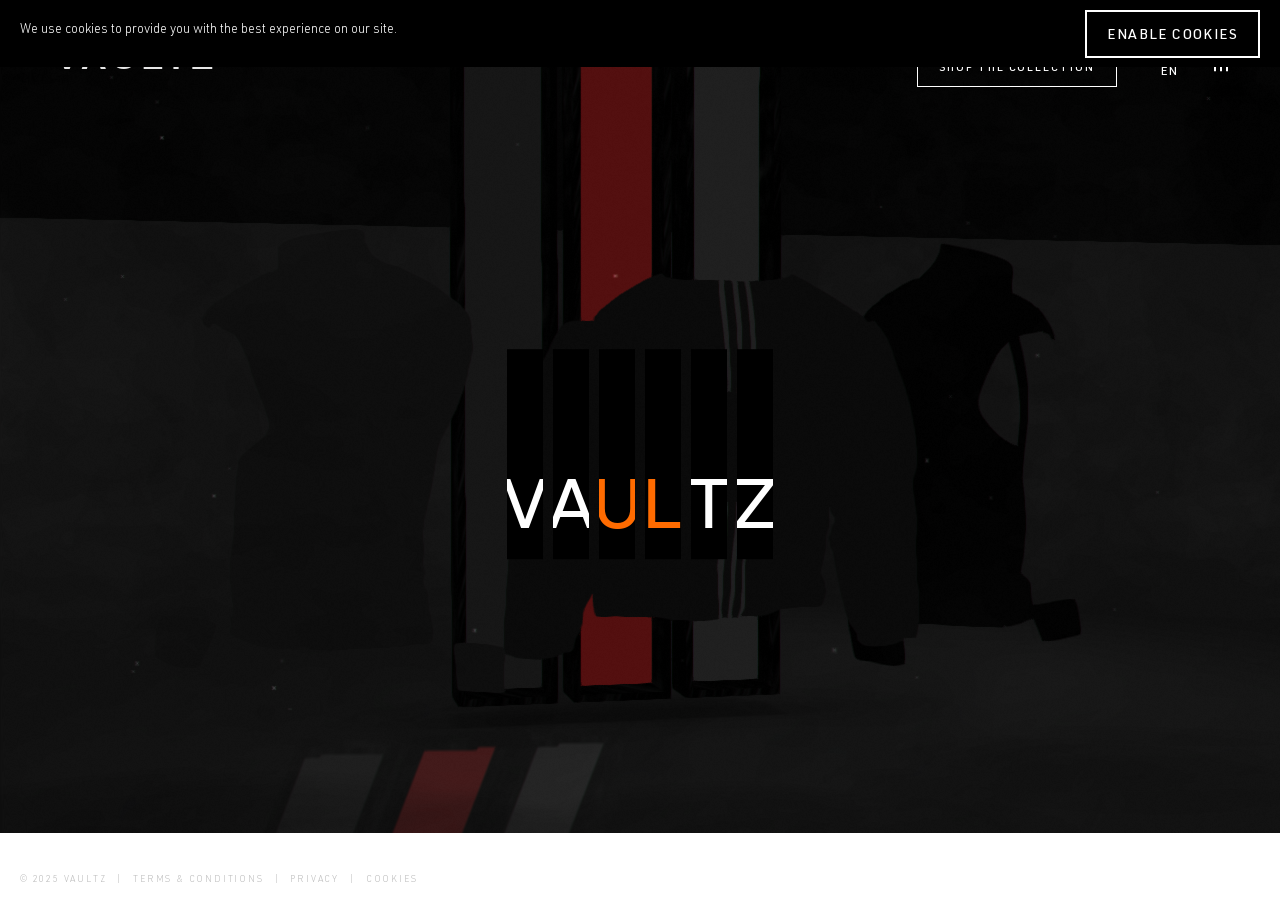
==== commit d87db7e2: "VAULTZ branding: loader, stripe overlay, footer, logo, favicon - Full-screen loader: VAULTZ letters " ====
--- a/index.html
+++ b/index.html
@@ -20,44 +20,48 @@
 	<meta property="og:description" content="VAULTZ — step into the future of sneaker culture. Premium drops, exclusive releases.">
 	<meta property="og:image" content="https://storage.googleapis.com/adidas-chile.appspot.com/uploads/1600104241232_gvP.png">
 	<link rel="apple-touch-icon" sizes="180x180" href="VAULTZ.jpg">
+	<link rel="icon" type="image/svg+xml" href="assets/meta/favicon.svg">
 	<link rel="icon" type="image/png" sizes="32x32" href="assets/meta/favicon-32x32.png">
 	<link rel="icon" type="image/png" sizes="16x16" href="assets/meta/favicon-16x16.png">
 	<link rel="manifest" href="assets/meta/site.webmanifest">
-	<link rel="mask-icon" href="assets/meta/safari-pinned-tab.svg" color="#ff1313">
-	<link rel="shortcut icon" href="assets/meta/favicon.ico">
-	<link rel="icon" type="image/svg+xml" href="assets/meta/favicon.svg">
 	<meta name="msapplication-TileColor" content="#ffffff">
 	<meta name="msapplication-config" content="assets/meta/browserconfig.xml">
 	<meta name="theme-color" content="#ffffff">
 	<style type="text/css">@font-face{font-family:'URW DIN';src:url('./assets/fonts/URWDIN-Medium.woff2')format('woff2'),url('./assets/fonts/URWDIN-Medium.woff')format('woff');font-weight:500;font-style:normal}@font-face{font-family:'URW DIN';src:url('./assets/fonts/URWDIN-Light.woff2')format('woff2'),url('./assets/fonts/URWDIN-Light.woff')format('woff');font-weight:400;font-style:normal}@font-face{font-family:'adineue PRO';src:url('./assets/fonts/adineuePRO-Regular.woff2')format('woff2'),url('./assets/fonts/adineuePRO-Regular.woff')format('woff');font-weight:normal;font-style:normal}body{font-family:'URW DIN','helvetica','arial','sans-serif';-webkit-font-smoothing:'antialiased'}body,html,#Stage{margin:0;padding:0;width:100%;height:100%;overflow:hidden;background:#000;-ms-content-zooming:none;-ms-touch-action:none;touch-action:none}#Stage,#Stage *{position:absolute;user-select:none;-moz-user-select:none;-webkit-user-select:none;-o-user-select:none;-ms-user-select:none;-webkit-tap-highlight-color:rgba(0,0,0,0);-webkit-text-size-adjust:none}#Stage * input,#Stage * textarea{-moz-user-select:auto;-webkit-user-select:auto;-o-user-select:auto;-ms-user-select:auto;-webkit-tap-highlight-color:auto}#Stage .IEMessage a{position:relative}#Stage input.placeholder{box-shadow:0 0 0 black}#Stage br,#Stage span{position:relative}#Stage input,#Stage input:before,#Stage input:after{-webkit-user-select:initial;-khtml-user-select:initial;-moz-user-select:initial;-ms-user-select:initial;user-select:initial}.use-keyboard:focus{outline:2px solid #0f0 !important}.email-world2::placeholder{color:rgba(255,0,0,0.8)}.email-world1::placeholder{color:rgba(255,255,255,0.8)}#Stage .Label a{position:relative;display:inline;color:inherit}#Stage .CookiesBar a{position:relative;display:inline;color:inherit}.input-world3::placeholder{color:rgba(255,255,255,0.8)}body::-webkit-scrollbar-track{background-color:rgba(255,255,255,0)}body::-webkit-scrollbar{width:12px}body::-webkit-scrollbar-thumb{background-color:rgba(255,255,255,0.2)}body.world3::-webkit-scrollbar-thumb{background-color:rgba(0,0,0,0.1)}.footer-terms:hover,.footer-privacy:hover,.footer-cookies:hover{text-decoration:underline !important}</style>
 	<style type="text/css">body ::-webkit-scrollbar-track{background-color:rgba(255,255,255,0)}body ::-webkit-scrollbar{width:12px}body ::-webkit-scrollbar-thumb{background-color:rgba(255,255,255,.2)}body.world3 ::-webkit-scrollbar-thumb{background-color:rgba(0,0,0,.1)}</style>
 	<style>
-	/* Hide original Hydra.js loader stripes */
-	.Loader-stripes,.loader-stripes,[class*="stripe"]{display:none!important}
-	/* VAULTZ custom loader overlay */
-	#vl{position:fixed;inset:0;background:#000;z-index:99999;display:flex;flex-direction:column;align-items:center;justify-content:center;transition:opacity .6s ease}
+	/* ── VAULTZ initial loader (covers whole screen) ── */
+	#vl{position:fixed;inset:0;background:#000;z-index:99999;display:flex;flex-direction:column;align-items:center;justify-content:center;transition:opacity .8s ease;pointer-events:all}
 	#vl.vl-hide{opacity:0;pointer-events:none}
-	#vl-logo{margin-bottom:32px;opacity:.9}
-	#vl-logo svg{width:48px;height:48px}
-	#vl-word{font-family:'adineue PRO','Arial Black',sans-serif;font-size:clamp(48px,8vw,96px);letter-spacing:0.15em;color:#fff;display:flex;gap:0;line-height:1;margin-bottom:16px}
-	#vl-word span{display:inline-block;opacity:0;transform:translateY(20px);animation:vlLetter .4s cubic-bezier(.16,1,.3,1) forwards}
-	#vl-word span:nth-child(1){animation-delay:.05s}
-	#vl-word span:nth-child(2){animation-delay:.12s}
-	#vl-word span:nth-child(3){animation-delay:.19s}
-	#vl-word span:nth-child(4){animation-delay:.26s}
-	#vl-word span:nth-child(5){animation-delay:.33s}
-	#vl-word span:nth-child(6){animation-delay:.40s}
-	#vl-sub{font-family:'URW DIN','Arial',sans-serif;font-size:11px;letter-spacing:0.35em;color:rgba(255,255,255,.4);text-transform:uppercase;margin-bottom:64px;opacity:0;animation:vlFade .6s ease .7s forwards}
-	#vl-bar-wrap{position:absolute;bottom:0;left:0;right:0;height:2px;background:rgba(255,255,255,.08)}
-	#vl-bar{height:100%;width:0;background:#FF6B00;animation:vlBar 3.5s cubic-bezier(.4,0,.2,1) forwards}
-	#vl-dot{position:absolute;bottom:16px;left:50%;transform:translateX(-50%);display:flex;gap:6px}
-	#vl-dot span{width:4px;height:4px;border-radius:50%;background:#FF6B00;opacity:0;animation:vlDot .6s ease infinite alternate}
-	#vl-dot span:nth-child(2){animation-delay:.2s}
-	#vl-dot span:nth-child(3){animation-delay:.4s}
-	@keyframes vlLetter{to{opacity:1;transform:translateY(0)}}
+	#vl-shoe{margin-bottom:28px}
+	#vl-shoe svg{width:44px;height:44px;opacity:0;animation:vlFade .5s ease .1s forwards}
+	#vl-word{font-family:'adineue PRO','Arial Black',sans-serif;font-size:clamp(52px,8vw,100px);letter-spacing:0.12em;color:#fff;display:flex;line-height:1;margin-bottom:12px}
+	#vl-word span{display:inline-block;opacity:0;transform:translateY(60px);animation:vlUp .55s cubic-bezier(.16,1,.3,1) forwards}
+	#vl-word span:nth-child(1){animation-delay:.15s}
+	#vl-word span:nth-child(2){animation-delay:.22s}
+	#vl-word span:nth-child(3){animation-delay:.29s}
+	#vl-word span:nth-child(4){animation-delay:.36s}
+	#vl-word span:nth-child(5){animation-delay:.43s}
+	#vl-word span:nth-child(6){animation-delay:.50s}
+	#vl-sub{font-family:'URW DIN','Arial',sans-serif;font-size:10px;letter-spacing:0.4em;color:rgba(255,255,255,.35);text-transform:uppercase;opacity:0;animation:vlFade .5s ease .9s forwards;margin-bottom:0}
+	#vl-bar-wrap{position:absolute;bottom:0;left:0;right:0;height:2px;background:rgba(255,255,255,.06)}
+	#vl-bar{height:100%;width:0;background:#FF6B00;animation:vlBar 5s cubic-bezier(.4,0,.6,1) forwards}
+	@keyframes vlUp{to{opacity:1;transform:translateY(0)}}
 	@keyframes vlFade{to{opacity:1}}
-	@keyframes vlBar{0%{width:0}70%{width:85%}100%{width:97%}}
-	@keyframes vlDot{to{opacity:1}}
+	@keyframes vlBar{0%{width:0}60%{width:75%}100%{width:95%}}
+
+	/* ── VAULTZ stripe-column overlay (replaces 3 adidas bars) ── */
+	#vz{position:fixed;left:50%;top:50%;transform:translate(-50%,-48%);z-index:900;display:flex;gap:10px;pointer-events:none;transition:opacity .5s ease}
+	#vz.vz-gone{opacity:0}
+	.vz-c{width:36px;height:190px;background:#000;display:flex;align-items:flex-end;justify-content:center;overflow:hidden;padding-bottom:20px}
+	.vz-c span{font-family:'adineue PRO','Arial Black',sans-serif;font-size:72px;color:#fff;line-height:1;display:block;transform:translateY(100%);animation:vzUp .6s cubic-bezier(.16,1,.3,1) forwards}
+	.vz-c:nth-child(1) span{animation-delay:1.2s;color:#fff}
+	.vz-c:nth-child(2) span{animation-delay:1.35s;color:#fff}
+	.vz-c:nth-child(3) span{animation-delay:1.50s;color:#FF6B00}
+	.vz-c:nth-child(4) span{animation-delay:1.65s;color:#FF6B00}
+	.vz-c:nth-child(5) span{animation-delay:1.80s;color:#fff}
+	.vz-c:nth-child(6) span{animation-delay:1.95s;color:#fff}
+	@keyframes vzUp{to{transform:translateY(0)}}
 	</style>
 	<script type="text/json" id="_CACHE_">1602098237455</script>
 	<script type='text/json' id="_DATA_">{"en":{"closeup":{"_title":"Closeup","world1_buynow_link":"#","world1_closeup_1":"Born from the streets","world1_closeup_2":"Weather-resistant wet look\nfabric keeps you moving","world1_closeup_3":"Soft-brushed lining keeps\nyou warm at night","world1_separator":"","world2_buynow_link":"#","world2_closeup_1":"In a class of its own","world2_closeup_2":"Lightweight insulated padding\nfor speed and warmth","world2_closeup_3":"Essential, easy-access storage\nto keep you moving","world2_separator":"","world3_buynow_link":"#","world3_closeup_1":"The power to create","world3_closeup_2":"Push forward with weather\nresistant wet look fabric","world3_closeup_3":"Warm, soft-brushed lining\nfor those late nights","world3_separator":""},"updated":1600350980185,"contest":{"_title":"Contest","found_landing":"","found_world_1":"","found_world_2":"","found_world_3":"","general_contest_separator":"","loose_cta_label":"","loose_cta_link":"#","loose_paragraph_1":"","loose_paragraph_2":"","loose_title":"","not_this_time_paragraph":"","not_this_time_title":"","popup_enter_button":"Enter","popup_terms_html":"","request_api":"","sorry_paragraph":"","sorry_title":"","win_cta":"","win_separator":"","win_terms":"","win_title":"","win_world_1":"","win_world_2":"","win_world_3":"","win_world_link_1":"","win_world_link_2":"","win_world_link_3":"","world1_separator":"","world2_separator":"","world3_separator":""},"general":{"_title":"General","cookie_bar_message":"This site uses cookies to improve your experience.","cookie_msg_disable":"Disable Cookies","cookie_msg_enable":"Enable Cookies","cookie_msg_separator":"","cookie_msg_subtitle_1":"","cookie_msg_subtitle_2":"","cookie_msg_text_1":"We use cookies to provide you with the best experience on our site.","cookie_msg_text_2":"","cookie_msg_title":"","cookies_title":"COOKIES","error_404":"404 Page Not Found","general_separator":"","instructions_1":"SCROLL TO EXPLORE","instructions_2":"SELECT A PRODUCT TO BEGIN","instructions_3":"CLICK TO ENABLE SOUND","instructions_4":"DRAG OR USE ARROWS\nTO NAVIGATE BETWEEN PRODUCTS","instructions_5":"","instructions_6":"CLICK AND DRAG\nTO INTERACT","instructions_7":"CLICK OUTSIDE TO CLOSE","instructions_separator":"","loader_title":"presents","old_browser":"Your browser is too old.\nPlease update it to see the full experience.","privacy_title":"PRIVACY","screen_rotation":"Rotate your screen to portrait orientation","share_cta":"Share","share_feed_label":"Feed","share_instructions_desktop":"CLICK THE TEXT\nAND TYPE YOUR NAME","share_instructions_mobile":"TAP THE FIELD\nAND TYPE YOUR NAME","share_placeholder":"VAULTZ","share_separator":"","share_social_fallback_android":"Please open the site on Chrome to share","share_social_fallback_ios":"Please open the site on Safari to share","share_story_label":"Story","share_title":"SHARE YOUR\nCUSTOMIZED LOOK","share_tweet":"VAULTZ — Premium Sneaker Store","terms_separator":"","terms_title":"TERMS & CONDITIONS"},"menu":{"_title":"Menu","buy_cta":"SHOP THE COLLECTION","buy_item_1_label":"Black Track Top","buy_item_1_link":"#","buy_item_2_label":"Black Track Pants","buy_item_2_link":"#","buy_item_3_label":"White Track Top","buy_item_3_link":"#","buy_item_4_label":"White Track Pants","buy_item_4_link":"#","buy_item_5_label":"Bomber Jacket","buy_item_5_link":"#","buy_item_6_label":"Black Hoodie","buy_item_6_link":"#","buy_item_7_label":"Black T-shirt","buy_item_7_link":"#","buy_item_8_label":"Red Crew Neck","buy_item_8_link":"#","buy_item_9_label":"Shop the full collection","buy_item_9_link":"#","buy_separator":"","lang_en":"English","lang_ru":"Russian","lang_separator":"","menu_item_1":"Home","menu_item_2":"Black Tracksuit","menu_item_3":"Bomber Jacket","menu_item_4":"White Tracksuit","menu_separator":""},"meta":{"_title":"Meta","facebookDescription":"VAULTZ — Premium Sneaker Store. Exclusive drops, iconic styles.","facebookImage":"","facebookTitle":"VAULTZ","pageDescription":"VAULTZ — Premium Sneaker Store. Exclusive drops, iconic styles.","pageTitle":"VAULTZ","twitterDescription":"VAULTZ — Premium Sneaker Store. Exclusive drops, iconic styles.","twitterImage":"","twitterTitle":"VAULTZ","twitterTweet":"VAULTZ — Premium Sneaker Store"}},"ru":{"closeup":{"_title":"Closeup","world1_buynow_link":"#","world1_closeup_1":"Born from the streets","world1_closeup_2":"Weather-resistant wet look\nfabric keeps you moving","world1_closeup_3":"Soft-brushed lining keeps\nyou warm at night","world1_separator":"","world2_buynow_link":"#","world2_closeup_1":"In a class of its own","world2_closeup_2":"Lightweight insulated padding\nfor speed and warmth","world2_closeup_3":"Essential, easy-access storage\nto keep you moving","world2_separator":"","world3_buynow_link":"#","world3_closeup_1":"The power to create","world3_closeup_2":"Push forward with weather\nresistant wet look fabric","world3_closeup_3":"Warm, soft-brushed lining\nfor those late nights","world3_separator":""},"updated":1600350980185,"contest":{"_title":"Contest","found_landing":"","found_world_1":"","found_world_2":"","found_world_3":"","general_contest_separator":"","loose_cta_label":"","loose_cta_link":"#","loose_paragraph_1":"","loose_paragraph_2":"","loose_title":"","not_this_time_paragraph":"","not_this_time_title":"","popup_enter_button":"Войти","popup_terms_html":"","request_api":"","sorry_paragraph":"","sorry_title":"","win_cta":"","win_separator":"","win_terms":"","win_title":"","win_world_1":"","win_world_2":"","win_world_3":"","win_world_link_1":"","win_world_link_2":"","win_world_link_3":"","world1_separator":"","world2_separator":"","world3_separator":""},"general":{"_title":"General","cookie_bar_message":"Этот сайт использует куки для улучшения работы.","cookie_msg_disable":"Отключить куки","cookie_msg_enable":"Включить куки","cookie_msg_separator":"","cookie_msg_subtitle_1":"","cookie_msg_subtitle_2":"","cookie_msg_text_1":"Мы используем куки для обеспечения наилучшего опыта на нашем сайте.","cookie_msg_text_2":"","cookie_msg_title":"","cookies_title":"COOKIES","error_404":"404 Страница не найдена","general_separator":"","instructions_1":"ПРОКРУТИ ВНИЗ","instructions_2":"ВЫБЕРИ ПРОДУКТ","instructions_3":"НАЖМИ ДЛЯ ЗВУКА","instructions_4":"ТЯНИ ИЛИ ИСПОЛЬЗУЙ\nСТРЕЛКИ ДЛЯ НАВИГАЦИИ","instructions_5":"","instructions_6":"НАЖМИ И ТЯНИ\nДЛЯ ВЗАИМОДЕЙСТВИЯ","instructions_7":"НАЖМИ ВНЕ ДЛЯ ЗАКРЫТИЯ","instructions_separator":"","loader_title":"представляет","old_browser":"Ваш браузер устарел.\nОбновите его для полного опыта.","privacy_title":"КОНФИДЕНЦИАЛЬНОСТЬ","screen_rotation":"Поверните экран в портретную ориентацию","share_cta":"Поделиться","share_feed_label":"Лента","share_instructions_desktop":"НАЖМИ НА ТЕКСТ\nИ ВВЕДИ СВОЁ ИМЯ","share_instructions_mobile":"НАЖМИ НА ПОЛЕ\nИ ВВЕДИ СВОЁ ИМЯ","share_placeholder":"VAULTZ","share_separator":"","share_social_fallback_android":"Откройте сайт в Chrome для публикации","share_social_fallback_ios":"Откройте сайт в Safari для публикации","share_story_label":"История","share_title":"ПОДЕЛИСЬ СВОИМ\nУНИКАЛЬНЫМ ОБРАЗОМ","share_tweet":"VAULTZ — Премиум магазин кроссовок","terms_separator":"","terms_title":"УСЛОВИЯ ИСПОЛЬЗОВАНИЯ"},"menu":{"_title":"Menu","buy_cta":"СМОТРЕТЬ КОЛЛЕКЦИЮ","buy_item_1_label":"Черный верх костюма","buy_item_1_link":"#","buy_item_2_label":"Черные брюки","buy_item_2_link":"#","buy_item_3_label":"Белый верх костюма","buy_item_3_link":"#","buy_item_4_label":"Белые брюки","buy_item_4_link":"#","buy_item_5_label":"Куртка-бомбер","buy_item_5_link":"#","buy_item_6_label":"Черное худи","buy_item_6_link":"#","buy_item_7_label":"Черная футболка","buy_item_7_link":"#","buy_item_8_label":"Красный свитшот","buy_item_8_link":"#","buy_item_9_label":"Вся коллекция","buy_item_9_link":"#","buy_separator":"","lang_en":"Английский","lang_ru":"Русский","lang_separator":"","menu_item_1":"Home","menu_item_2":"Black Tracksuit","menu_item_3":"Bomber Jacket","menu_item_4":"White Tracksuit","menu_separator":""},"meta":{"_title":"Meta","facebookDescription":"VAULTZ — Премиум магазин кроссовок. Эксклюзивные дропы, культовые стили.","facebookImage":"","facebookTitle":"VAULTZ","pageDescription":"VAULTZ — Премиум магазин кроссовок. Эксклюзивные дропы, культовые стили.","pageTitle":"VAULTZ","twitterDescription":"VAULTZ — Премиум магазин кроссовок. Эксклюзивные дропы, культовые стили.","twitterImage":"","twitterTitle":"VAULTZ","twitterTweet":"VAULTZ — Премиум магазин кроссовок"}}}</script>
@@ -81,8 +85,9 @@
 	
 </head>
 <body>
+<!-- Full-screen VAULTZ loader -->
 <div id="vl">
-	<div id="vl-logo">
+	<div id="vl-shoe">
 		<svg viewBox="0 0 48 48" xmlns="http://www.w3.org/2000/svg">
 			<rect x="2" y="38" width="44" height="7" rx="3" fill="#FF6B00"/>
 			<path d="M6 38 L6 26 Q6 18 14 16 L26 14 Q36 12 40 17 L46 26 L46 38 Z" fill="#ffffff"/>
@@ -94,25 +99,35 @@
 	<div id="vl-word"><span>V</span><span>A</span><span>U</span><span>L</span><span>T</span><span>Z</span></div>
 	<div id="vl-sub">Premium Sneakers</div>
 	<div id="vl-bar-wrap"><div id="vl-bar"></div></div>
-	<div id="vl-dot"><span></span><span></span><span></span></div>
+</div>
+<!-- VAULTZ letter columns over adidas stripes -->
+<div id="vz">
+	<div class="vz-c"><span>V</span></div>
+	<div class="vz-c"><span>A</span></div>
+	<div class="vz-c"><span>U</span></div>
+	<div class="vz-c"><span>L</span></div>
+	<div class="vz-c"><span>T</span></div>
+	<div class="vz-c"><span>Z</span></div>
 </div>
 <script>
 (function(){
 	var vl = document.getElementById('vl');
+	var vz = document.getElementById('vz');
+	var _hidden = false;
 	function hideLoader(){
-		if(!vl) return;
-		vl.classList.add('vl-hide');
-		setTimeout(function(){ if(vl && vl.parentNode) vl.parentNode.removeChild(vl); }, 700);
+		if(_hidden) return; _hidden = true;
+		if(vl){ vl.classList.add('vl-hide'); setTimeout(function(){ vl && vl.remove(); }, 900); }
 	}
-	var obs = new MutationObserver(function(){
-		var stage = document.getElementById('Stage');
-		if(stage && stage.children.length > 2){
-			hideLoader();
-			obs.disconnect();
-		}
-	});
-	obs.observe(document.body, {childList:true, subtree:true});
-	setTimeout(hideLoader, 12000);
+	/* Hide loader after 6s — enough for assets to stream in */
+	setTimeout(hideLoader, 6000);
+	/* Also hide on first user interaction */
+	document.addEventListener('wheel', hideLoader, {once:true, passive:true});
+	document.addEventListener('touchstart', hideLoader, {once:true, passive:true});
+	document.addEventListener('mousedown', hideLoader, {once:true});
+	/* Hide VAULTZ stripe overlay when user navigates away from intro */
+	document.addEventListener('wheel', function(){ if(vz) vz.classList.add('vz-gone'); }, {once:true, passive:true});
+	document.addEventListener('touchstart', function(){ if(vz) vz.classList.add('vz-gone'); }, {once:true, passive:true});
+	document.addEventListener('mousedown', function(){ if(vz) vz.classList.add('vz-gone'); }, {once:true});
 })();
 </script>
 </body>
